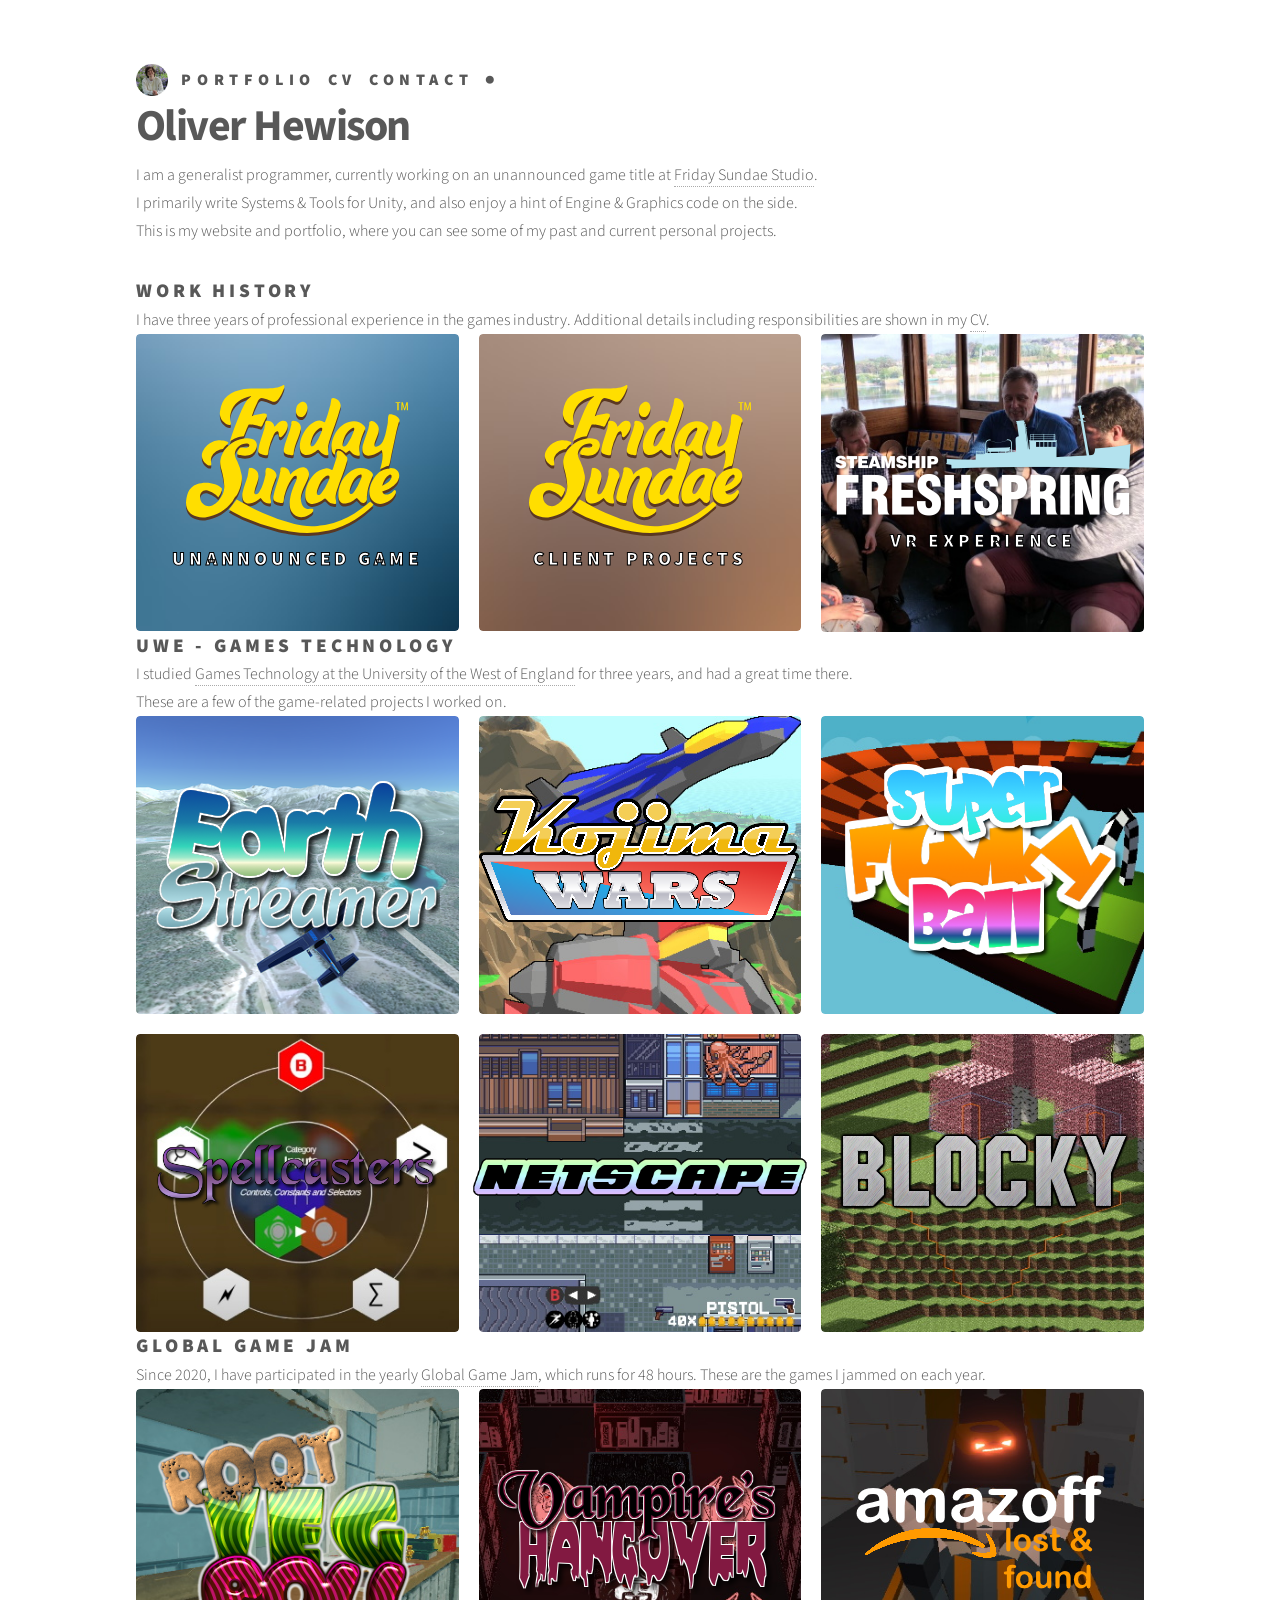
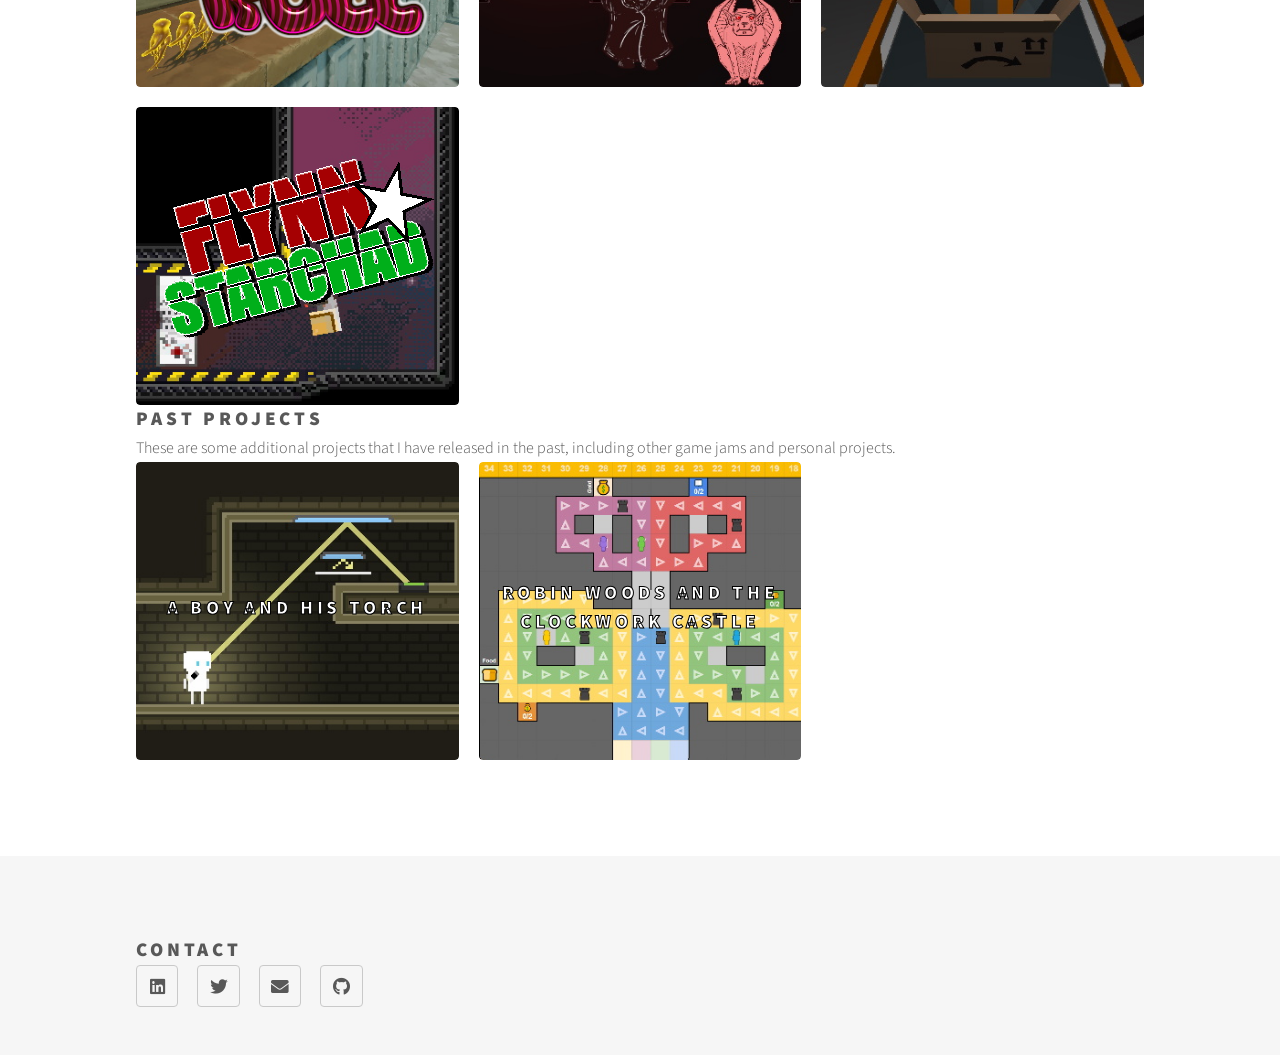
==== index.html @ 11290345 "Added clockwork castle" ====
<!DOCTYPE HTML>
<html>
 <head>
  <title>Oliver Hewison</title>
  <meta charset="utf-8" />
  <meta name="viewport" content="width=device-width, initial-scale=1, user-scalable=no" />
  <link rel="stylesheet" href="assets/css/main.css" />
  <link rel="icon" href="images/favicon.png">
  <noscript><link rel="stylesheet" href="assets/css/noscript.css" /></noscript>
 </head>
 <body class="is-preload">
 
  <!-- Wrapper -->
  <div id="wrapper">
   
   <!-- Header -->
   <header id="header">
	<div class="inner">

	 <!-- Logo -->
	 <a href="index.html" class="logo"><span class="symbol"><img src="images/profile.png" alt="" /></span></a>
   <a href="index.html" class="logo"><span class="title">Portfolio</span>
	 </a>
     &nbsp&nbsp
     <a href="OliverHewison-CV.pdf" class="logo" target="_blank">
      <span class="title">CV</span>
     </a>
     &nbsp&nbsp
     <a href="#contact" class="logo">
      <span class="title">Contact</span>
     </a>
     &nbsp&nbsp
     <a href="#" class="logo" onclick="DarkMode();">
      <span class="title" id="dark-mode">●</span>
     </a>

	</div>
   </header>

   <!-- Main -->
   <div id="main">
    <div class="inner">
     <header>
      <a href="#"><h1>Oliver Hewison</h1></a>
      <p>
        I am a generalist programmer, currently working on an unannounced game title at <a href="https://www.fridaysundae.com/" target="_blank">Friday Sundae Studio</a>.<br>
        I primarily write Systems & Tools for Unity, and also enjoy a hint of Engine & Graphics code on the side.<br>
        This is my website and portfolio, where you can see some of my past and current personal projects.
      </p>
     </header>
     
     <h2>Work History</h2>
     I have three years of professional experience in the games industry. Additional details including responsibilities are shown in my <a href="OliverHewison-CV.pdf">CV</a>.
     <section class="tiles">
      <article>
        <span class="image"><img src="images/pic15.jpg"/></span>
        <a href="https://www.fridaysundae.com/" target="_blank">
        <h2><img src="images/portfolio/friday_sundae.png" alt="Friday Sundae"/><br>Unannounced Game</h2>
        <div class="content">
          <p>Generalist Unity Programmer on a first-person musical decoration game with narrative and cinematic elements.<br><b>Click to view Friday Sundae's website.</b></p>
        </div>
        </a>
      </article>
      <article>
        <span class="image"><img src="images/pic14.jpg"/></span>
        <a href="https://www.fridaysundae.com/" target="_blank">
        <h2><img src="images/portfolio/friday_sundae.png" alt="Friday Sundae"/><br>Client Projects</h2>
        <div class="content">
          <p>Unity Developer on client projects and pitches.<br>Clients include Cartoon Network, the BBC and the British Museum.<br><b>Click to view Friday Sundae's website.</b></p>
        </div>
        </a>
      </article>
      <article>
        <span class="image"><img src="images/portfolio/ss_freshspring.jpg"/></span>
        <a href="https://ssfreshspring.co.uk/a-cracking-start-to-the-season-with-the-easter-bank-holiday-opening/" target="_blank">
        <h2><img src="images/portfolio/ss_freshspring.png" alt="Steamship Freshspring"/><br>VR Experience</h2>
        <div class="content">
          <p>A VR film experience developed for the SS Freshspring Trust and BMT Maritime.<br>Step back in time and learn about life at sea on the Freshspring.<br><b>Click to visit the SS Freshspring website.</b></p>
        </div>
        </a>
      </article>
     </section>
     <h2>UWE - Games Technology</h2>
     I studied <a href="https://courses.uwe.ac.uk/G611/games-technology">Games Technology at the University of the West of England</a> for three years, and had a great time there.<br>These are a few of the game-related projects I worked on.
     <section class="tiles">
    
      <article>
        <span class="image"><img src="images/portfolio/earth_streamer.png" alt="" /></span>
        <a href="https://www.youtube.com/watch?v=BgwN9NRJbtc&t=1s" target="_blank">
        <h2><img src="images/portfolio/earthstreamer_logo.png" alt="Earth Streamer"/></h2>
        <div class="content">
          <p>Dynamically streaming OpenStreetMap and NASA data in real-time for a flight simulator.<br><b>Click to view a demonstration on Youtube.</b></p>
        </div>
        </a>
      </article>
      
      <article>
        <span class="image">
        <img src="images/portfolio/kojimawars.jpg" alt="" />
        </span>
        <a href="https://www.youtube.com/watch?v=UU7p9K4vwEo" target="_blank">
        <h2><img src="images/portfolio/kojimawars_logo.png" alt="Root Veg Roll"/></h2>
        <div class="content">
          <p>A modern reimagining of Herzog Zwei.<br>Made with a team of 40+ in Unity.<br>My roles included bespoke editor tools programming, shader programming, and environment art.<br><b>Click to view the trailer on Youtube.</b></p>
        </div>
        </a>
      </article>
   	
      
      <!-- <article>
       <span class="image">
        <img src="images/portfolio/a_remembering.jpg" alt="" />
       </span>
       <a href="https://www.youtube.com/watch?v=cBxE5kRGfxo" target="_blank">
        <h2>A Remembering</h2>
        <div class="content">
         <p>A short film exploring the fleeting nature of experience.<br><br>UWE - Audio-Visual Studio (year 3)</p>
        </div>
       </a>
      </article> -->
      
      <article>
       <span class="image">
        <img src="images/portfolio/super_funky_ball.jpg" alt="" />
       </span>
       <a href="https://github.com/olihewi/SuperFunkyBall" target="_blank">
        <h2><img src="images/portfolio/superfunkyball_logo.png" alt="Super Funky Ball"/></h2>
        <div class="content">
         <p>A Monkey Ball clone, built in DirectX 11.<br>Features a physics engine, data-driven level loading, and a rendering pipeline.<br><b>Click to view the project on GitHub.</b></p>
        </div>
       </a>
      </article>
	  
	  <article>
   	<span class="image">
   	 <img src="images/portfolio/spellcasters.jpg" alt="" />
   	</span>
   	<a href="https://www.youtube.com/watch?v=74G5-GFo2ik">
        <h2><img src="images/portfolio/spellcasters_logo.png" alt="Spellcasters"/></h2>
   	 <div class="content">
   	  <p>A custom hexagon-based Visual Programming Language, used as a Gameplay Mechanic to teach game programming concepts to non-coders.<br><b>Click to view a demonstration on YouTube.</b></p>
   	 </div>
   	</a>
    </article>
	
      <!-- <article>
       <span class="image">
        <img src="images/portfolio/stork_market.jpg" alt="" />
       </span>
       <a href="https://github.com/olihewi/StorkMarket" target="_blank">
        <h2>Stork Market</h2>
        <div class="content">
         <p>"A god game where you distribute babies to dominate the market"<br>Made in Unity with a 5-person team in 3 weeks.<br><br>UWE - Commercial Games Dev (year 3)</p>
        </div>
       </a>
      </article> -->
      
      
      <!-- <article>
       <span class="image">
        <img src="images/portfolio/stumble_chums.jpg" alt="" />
       </span>
       <a href="https://github.com/BradKing17/StumbleChums" target="_blank">
        <h2>Stumble Chums</h2>
        <div class="content">
         <p>An Atari-style reimagining of the Jump Club minigame from Fall Guys.<br>Made in Unity with a 5-person team in 3 weeks.<br><br>UWE - Commercial Games Dev (year 3)</p>
        </div>
       </a>
      </article> -->
      
      <article>
       <span class="image">
        <img src="images/portfolio/netscape.jpg" alt="" />
       </span>
       <a href="https://github.com/olihewi/NetScape" target="_blank">
        <h2><img src="images/portfolio/netscape_logo.png" alt="NetScape"/></h2>
        <div class="content">
         <p>A 4-player multiplayer top-down arena shooter in OpenGL / C++.<br>My roles included the creation of a data-driven level editor, custom input system, and camera system.<br><b>Click to view the project on GitHub.</b></p>
        </div>
       </a>
      </article>
      
      <!--<article>
       <span class="image">
        <img src="images/portfolio/level_completability.jpg" alt="" />
       </span>
       <a href="https://github.com/olihewi/CompletabilityDetection" target="_blank">
        <h2>Level Completability Detection</h2>
        <div class="content">
         <p>Bespoke Unity Editor tools designed for rapid level prototyping, completability detection, and pathfinding.</p>
        </div>
       </a>
      </article>-->
      
      <!--<article>
       <span class="image">
        <img src="images/portfolio/super_shmup_maker.jpg" alt="" />
       </span>
       <a href="#">
        <h2>Super SHMUP Maker</h2>
        <div class="content">
         <p>A Data-Driven DirectX game engine written in C++, allowing designers to create their own shoot-'em-up games.</p>
        </div>
       </a>
      </article>-->
      
      
      <!--<article>
       <span class="image">
        <img src="images/portfolio/connect_four.gif" alt="" />
       </span>
       <a href="#">
        <h2>Networked Connect Four</h2>
        <div class="content">
         <p>An online multiplayer C++ Connect Four game with online lobbies, custom gamemodes and AI play.</p>
        </div>
       </a>
      </article>-->
      
      <article>
       <span class="image">
        <img src="images/portfolio/blocky.jpg" alt="" />
       </span>
       <a href="https://github.com/olihewi/blocky-unity" target="_blank">
        <h2><img src="images/portfolio/blocky_logo.png" alt="Blocky"/></h2>
        <div class="content">
         <p>A highly data-driven voxel terrain generation framework for Unity and Godot.<br><b>Click to view the project on GitHub.</b></p>
        </div>
       </a>
      </article>
      
       <!-- <article>
       <span class="image">
        <img src="images/portfolio/asgetrek.jpg" alt="" />
       </span>
       <a href="#">
        <h2>ASGETrek</h2>
        <div class="content">
         <p>A C++ remake of EGA Trek.</p>
        </div>
       </a>
      </article> --!>
      
      <!-- <article>
       <span class="image">
        <img src="images/portfolio/upset_birds.jpg" alt="" />
       </span>
       <a href="#">
        <h2>Upset Birds</h2>
        <div class="content">
         <p>A clone of Angry Birds.<br>Made in a proprietary OpenGL-based engine in C++<br><br>UWE - Games in C++ (year 1)</p>
        </div>
       </a>
      </article> -->
   	
     </section>

     <h2>Global Game Jam</h2>
     Since 2020, I have participated in the yearly <a href="https://globalgamejam.org/">Global Game Jam</a>, which runs for 48 hours. These are the games I jammed on each year.
     <section class="tiles">
      <article>
        <span class="image"><img src="images/portfolio/rootvegroll.jpg"/></span>
        <a href="https://olihewi.itch.io/root-veg-roll" target="_blank">
        <h2><img src="images/portfolio/rootvegroll_logo.png" alt="Root Veg Roll"/></h2>
        <div class="content">
          <p>Maniacally roll various root vegetables through a kitchen full of obstacles to escape through the window!<br><b>Click to play in your browser on itch.io!</b></p>
        </div>
        </a>
      </article>
      <article>
        <span class="image"><img src="images/portfolio/vampireshangover.jpg"/></span>
        <a href="https://olihewi.itch.io/vampires-hangover" target="_blank">
        <h2><img src="images/portfolio/vampireshangover_logo.png" alt="Vampire's Hangover"/></h2>
        <div class="content">
          <p>A drunken vampire comes home to all of his hideous pets escaping their cages! Solve puzzles to put them back and get a good day's sleep.<br><b>Click to download on itch.io!</b></p>
        </div>
        </a>
      </article>
      <article>
        <span class="image"><img src="images/portfolio/amazoff.jpg"/></span>
        <a href="https://olihewi.itch.io/amazoff-lost-and-found" target="_blank">
        <h2><img src="images/portfolio/amazoff_logo.png" alt="Amazoff Lost & Found"/></h2>
        <div class="content">
          <p>Welcome to the Amazoff Customer Fulfilment Centre! There's been a shift of management, bodies moving in and out, but that's above your paygrade anyway.<br><b>Click to download on itch.io!</b></p>
        </div>
        </a>
      </article>
      <article>
        <span class="image"><img src="images/portfolio/flynnstarchad.jpg"/></span>
        <a href="https://olihewi.itch.io/flynn-starchad" target="_blank">
        <h2><img src="images/portfolio/flynnstarchad_logo.png" alt="Flynn Starchad"/></h2>
        <div class="content">
          <p>Blast yourself around broken-down spaceships using the recoil of Flynn's Grepair Gun, alternating shots of destruction and repair pellets to fix ships.<br><b>Click to download on itch.io!</b></p>
        </div>
        </a>
      </article>
     </section>
     
     <h2>Past Projects</h2>
     These are some additional projects that I have released in the past, including other game jams and personal projects.
     <section class="tiles">
     <article>
       <span class="image">
        <img src="images/portfolio/a_boy_and_his_torch.jpg" alt="" />
       </span>
       <a href="https://olihewi.itch.io/a-boy-and-his-torch" target="_blank">
        <h2>A Boy and his Torch</h2>
        <div class="content">
         <p>My first released game, made in 4 days with Unity for the Brackeys Game Jam 2018.<br><b>Click to download on itch.io!</b></p>
        </div>
       </a>
      </article>
      <article>
       <span class="image">
        <img src="images/portfolio/robin_woods.jpg" alt="" />
       </span>
       <a href="https://docs.google.com/spreadsheets/d/1GS1ix5ufU46n2ko_Jfjnb_QEzw2Rg_LykmVHmqtVRSs/edit?usp=sharing" target="_blank">
        <h2>Robin Woods and the Clockwork Castle</h2>
        <div class="content">
         <p>A prototype board game made entirely in Google Sheets.<br><b>Click to view the game on Google Sheets.</b></p>
        </div>
       </a>
      </article>
     </section>
    </div>
   </div>

   <!-- Footer -->
   <footer id="footer">
    <div class="inner">
     <section>
      <a name="contact"></a>
   	<h2>Contact</h2>
   	<ul class="icons">
   	 <li><a href="https://www.linkedin.com/in/olihewi/" class="icon brands style2 fa-linkedin" target="_blank"><span class="label">LinkedIn</span></a></li>
   	 <li><a href="https://twitter.com/olihewi" class="icon brands style2 fa-twitter" target="_blank"><span class="label">Twitter</span></a></li>
   	 <li><a href="mailto:hewisonoliver@gmail.com" class="icon solid style2 fa-envelope"><span class="label">Email</span></a></li>
   	 <li><a href="https://github.com/olihewi" class="icon brands style2 fa-github" target="_blank"><span class="label">GitHub</span></a></li>
   	</ul>
     </section>
    </div>
   </footer>

  </div>

  <!-- Scripts -->
  <script src="assets/js/jquery.min.js"></script>
  <script src="assets/js/browser.min.js"></script>
  <script src="assets/js/breakpoints.min.js"></script>
  <script src="assets/js/util.js"></script>
  <script src="assets/js/main.js"></script>
  
 </body>
</html>
---- assets/css/main.css ----
@import url(fontawesome-all.min.css);
@import url("https://fonts.googleapis.com/css?family=Source+Sans+Pro:300,700,900");

/*
	Phantom by HTML5 UP
	html5up.net | @ajlkn
	Free for personal and commercial use under the CCA 3.0 license (html5up.net/license)
*/

html, body, div, span, applet, object,
iframe, h1, h2, h3, h4, h5, h6, p, blockquote,
pre, a, abbr, acronym, address, big, cite,
code, del, dfn, em, img, ins, kbd, q, s, samp,
small, strike, strong, sub, sup, tt, var, b,
u, i, center, dl, dt, dd, ol, ul, li, fieldset,
form, label, legend, table, caption, tbody,
tfoot, thead, tr, th, td, article, aside,
canvas, details, embed, figure, figcaption,
footer, header, hgroup, menu, nav, output, ruby,
section, summary, time, mark, audio, video {
	margin: 0;
	padding: 0;
	border: 0;
	font-size: 100%;
	font: inherit;
	vertical-align: baseline;}

article, aside, details, figcaption, figure,
footer, header, hgroup, menu, nav, section {
	display: block;}

body {
	line-height: 1;
}

ol, ul {
	list-style: none;
}

blockquote, q {
	quotes: none;
}

	blockquote:before, blockquote:after, q:before, q:after {
		content: '';
		content: none;
	}

table {
	border-collapse: collapse;
	border-spacing: 0;
}

body {
	-webkit-text-size-adjust: none;
}

mark {
	background-color: transparent;
	color: inherit;
}

input::-moz-focus-inner {
	border: 0;
	padding: 0;
}

input, select, textarea {
	-moz-appearance: none;
	-webkit-appearance: none;
	-ms-appearance: none;
	appearance: none;
}

/* Basic */

	@-ms-viewport {
		width: device-width;
	}

	body {
		-ms-overflow-style: scrollbar;
	}

	@media screen and (max-width: 480px) {

		html, body {
			min-width: 320px;
		}

	}

	html {
		box-sizing: border-box;
	}

	*, *:before, *:after {
		box-sizing: inherit;
	}

	body {
		background: #ffffff;
	}

		body.is-preload *, body.is-preload *:before, body.is-preload *:after {
			-moz-animation: none !important;
			-webkit-animation: none !important;
			-ms-animation: none !important;
			animation: none !important;
			-moz-transition: none !important;
			-webkit-transition: none !important;
			-ms-transition: none !important;
			transition: none !important;
		}

/* Type */

	body, input, select, textarea {
		color: #585858;
		font-family: "Source Sans Pro", Helvetica, sans-serif;
		font-size: 16pt;
		font-weight: 300;
		line-height: 1.75;
	}

		@media screen and (max-width: 1680px) {

			body, input, select, textarea {
				font-size: 14pt;
			}

		}

		@media screen and (max-width: 1280px) {

			body, input, select, textarea {
				font-size: 12pt;
			}

		}

	a {
		-moz-transition: border-bottom-color 0.2s ease, color 0.2s ease;
		-webkit-transition: border-bottom-color 0.2s ease, color 0.2s ease;
		-ms-transition: border-bottom-color 0.2s ease, color 0.2s ease;
		transition: border-bottom-color 0.2s ease, color 0.2s ease;
		text-decoration: none;
		color: #585858;
		border-bottom: dotted 1px rgba(88, 88, 88, 0.5);
	}

		a:hover {
			border-bottom-color: transparent;
			color: #ffea00 !important;
		}

	strong, b {
		font-weight: 900;
	}

	em, i {
		font-style: italic;
	}

	p {
		margin: 0 0 2em 0;
	}

	h1 {
		font-size: 2.75em;
		font-weight: 700;
		line-height: 1.3;
		margin: 0 0 0.5em 0;
		letter-spacing: -0.035em;
	}

		h1 a {
			color: inherit;
		}

		@media screen and (max-width: 736px) {

			h1 {
				font-size: 2em;
				margin: 0 0 1em 0;
			}

		}

		@media screen and (max-width: 360px) {

			h1 {
				font-size: 1.75em;
			}

		}

	h2, h3, h4, h5, h6 {
		font-weight: 900;
		line-height: 1.5;
		margin: 0 0 0 0;
		text-transform: uppercase;
		letter-spacing: 0.2em;
	}

		h2 a, h3 a, h4 a, h5 a, h6 a {
			color: inherit;
		}

	h2 {
		font-size: 1.2em;
	}
  .tiles h2 {
	  transition: 1.0s ease;
    -webkit-text-stroke: 1px black;
  }

	h3 {
		font-size: 1em;
	}

	h4 {
		font-size: 0.8em;
	}

	h5 {
		font-size: 0.8em;
	}

	h6 {
		font-size: 0.8em;
	}

	@media screen and (max-width: 980px) {

		h1 br, h2 br, h3 br, h4 br, h5 br, h6 br {
			display: none;
		}

	}

	@media screen and (max-width: 736px) {

		h2 {
			font-size: 1em;
		}

		h3 {
			font-size: 0.8em;
		}

	}

	sub {
		font-size: 0.8em;
		position: relative;
		top: 0.5em;
	}

	sup {
		font-size: 0.8em;
		position: relative;
		top: -0.5em;
	}

	blockquote {
		border-left: solid 4px #c9c9c9;
		font-style: italic;
		margin: 0 0 2em 0;
		padding: 0.5em 0 0.5em 2em;
	}

	code {
		background: rgba(144, 144, 144, 0.075);
		border-radius: 4px;
		border: solid 1px #c9c9c9;
		font-family: "Courier New", monospace;
		font-size: 0.9em;
		margin: 0 0.25em;
		padding: 0.25em 0.65em;
	}

	pre {
		-webkit-overflow-scrolling: touch;
		font-family: "Courier New", monospace;
		font-size: 0.9em;
		margin: 0 0 2em 0;
	}

		pre code {
			display: block;
			line-height: 1.75;
			padding: 1em 1.5em;
			overflow-x: auto;
		}

	hr {
		border: 0;
		border-bottom: solid 1px #c9c9c9;
		margin: 2em 0;
	}

		hr.major {
			margin: 3em 0;
		}

	.align-left {
		text-align: left;
	}

	.align-center {
		text-align: center;
	}

	.align-right {
		text-align: right;
	}

/* Row */

	.row {
		display: flex;
		flex-wrap: wrap;
		box-sizing: border-box;
		align-items: stretch;
	}

		.row > * {
			box-sizing: border-box;
		}

		.row.gtr-uniform > * > :last-child {
			margin-bottom: 0;
		}

		.row.aln-left {
			justify-content: flex-start;
		}

		.row.aln-center {
			justify-content: center;
		}

		.row.aln-right {
			justify-content: flex-end;
		}

		.row.aln-top {
			align-items: flex-start;
		}

		.row.aln-middle {
			align-items: center;
		}

		.row.aln-bottom {
			align-items: flex-end;
		}

		.row > .imp {
			order: -1;
		}

		.row > .col-1 {
			width: 8.33333%;
		}

		.row > .off-1 {
			margin-left: 8.33333%;
		}

		.row > .col-2 {
			width: 16.66667%;
		}

		.row > .off-2 {
			margin-left: 16.66667%;
		}

		.row > .col-3 {
			width: 25%;
		}

		.row > .off-3 {
			margin-left: 25%;
		}

		.row > .col-4 {
			width: 33.33333%;
		}

		.row > .off-4 {
			margin-left: 33.33333%;
		}

		.row > .col-5 {
			width: 41.66667%;
		}

		.row > .off-5 {
			margin-left: 41.66667%;
		}

		.row > .col-6 {
			width: 50%;
		}

		.row > .off-6 {
			margin-left: 50%;
		}

		.row > .col-7 {
			width: 58.33333%;
		}

		.row > .off-7 {
			margin-left: 58.33333%;
		}

		.row > .col-8 {
			width: 66.66667%;
		}

		.row > .off-8 {
			margin-left: 66.66667%;
		}

		.row > .col-9 {
			width: 75%;
		}

		.row > .off-9 {
			margin-left: 75%;
		}

		.row > .col-10 {
			width: 83.33333%;
		}

		.row > .off-10 {
			margin-left: 83.33333%;
		}

		.row > .col-11 {
			width: 91.66667%;
		}

		.row > .off-11 {
			margin-left: 91.66667%;
		}

		.row > .col-12 {
			width: 100%;
		}

		.row > .off-12 {
			margin-left: 100%;
		}

		.row.gtr-0 {
			margin-top: 0;
			margin-left: 0em;
		}

			.row.gtr-0 > * {
				padding: 0 0 0 0em;
			}

			.row.gtr-0.gtr-uniform {
				margin-top: 0em;
			}

				.row.gtr-0.gtr-uniform > * {
					padding-top: 0em;
				}

		.row.gtr-25 {
			margin-top: 0;
			margin-left: -0.5em;
		}

			.row.gtr-25 > * {
				padding: 0 0 0 0.5em;
			}

			.row.gtr-25.gtr-uniform {
				margin-top: -0.5em;
			}

				.row.gtr-25.gtr-uniform > * {
					padding-top: 0.5em;
				}

		.row.gtr-50 {
			margin-top: 0;
			margin-left: -1em;
		}

			.row.gtr-50 > * {
				padding: 0 0 0 1em;
			}

			.row.gtr-50.gtr-uniform {
				margin-top: -1em;
			}

				.row.gtr-50.gtr-uniform > * {
					padding-top: 1em;
				}

		.row {
			margin-top: 0;
			margin-left: -2em;
		}

			.row > * {
				padding: 0 0 0 2em;
			}

			.row.gtr-uniform {
				margin-top: -2em;
			}

				.row.gtr-uniform > * {
					padding-top: 2em;
				}

		.row.gtr-150 {
			margin-top: 0;
			margin-left: -3em;
		}

			.row.gtr-150 > * {
				padding: 0 0 0 3em;
			}

			.row.gtr-150.gtr-uniform {
				margin-top: -3em;
			}

				.row.gtr-150.gtr-uniform > * {
					padding-top: 3em;
				}

		.row.gtr-200 {
			margin-top: 0;
			margin-left: -4em;
		}

			.row.gtr-200 > * {
				padding: 0 0 0 4em;
			}

			.row.gtr-200.gtr-uniform {
				margin-top: -4em;
			}

				.row.gtr-200.gtr-uniform > * {
					padding-top: 4em;
				}

		@media screen and (max-width: 1680px) {

			.row {
				display: flex;
				flex-wrap: wrap;
				box-sizing: border-box;
				align-items: stretch;
			}

				.row > * {
					box-sizing: border-box;
				}

				.row.gtr-uniform > * > :last-child {
					margin-bottom: 0;
				}

				.row.aln-left {
					justify-content: flex-start;
				}

				.row.aln-center {
					justify-content: center;
				}

				.row.aln-right {
					justify-content: flex-end;
				}

				.row.aln-top {
					align-items: flex-start;
				}

				.row.aln-middle {
					align-items: center;
				}

				.row.aln-bottom {
					align-items: flex-end;
				}

				.row > .imp-xlarge {
					order: -1;
				}

				.row > .col-1-xlarge {
					width: 8.33333%;
				}

				.row > .off-1-xlarge {
					margin-left: 8.33333%;
				}

				.row > .col-2-xlarge {
					width: 16.66667%;
				}

				.row > .off-2-xlarge {
					margin-left: 16.66667%;
				}

				.row > .col-3-xlarge {
					width: 25%;
				}

				.row > .off-3-xlarge {
					margin-left: 25%;
				}

				.row > .col-4-xlarge {
					width: 33.33333%;
				}

				.row > .off-4-xlarge {
					margin-left: 33.33333%;
				}

				.row > .col-5-xlarge {
					width: 41.66667%;
				}

				.row > .off-5-xlarge {
					margin-left: 41.66667%;
				}

				.row > .col-6-xlarge {
					width: 50%;
				}

				.row > .off-6-xlarge {
					margin-left: 50%;
				}

				.row > .col-7-xlarge {
					width: 58.33333%;
				}

				.row > .off-7-xlarge {
					margin-left: 58.33333%;
				}

				.row > .col-8-xlarge {
					width: 66.66667%;
				}

				.row > .off-8-xlarge {
					margin-left: 66.66667%;
				}

				.row > .col-9-xlarge {
					width: 75%;
				}

				.row > .off-9-xlarge {
					margin-left: 75%;
				}

				.row > .col-10-xlarge {
					width: 83.33333%;
				}

				.row > .off-10-xlarge {
					margin-left: 83.33333%;
				}

				.row > .col-11-xlarge {
					width: 91.66667%;
				}

				.row > .off-11-xlarge {
					margin-left: 91.66667%;
				}

				.row > .col-12-xlarge {
					width: 100%;
				}

				.row > .off-12-xlarge {
					margin-left: 100%;
				}

				.row.gtr-0 {
					margin-top: 0;
					margin-left: 0em;
				}

					.row.gtr-0 > * {
						padding: 0 0 0 0em;
					}

					.row.gtr-0.gtr-uniform {
						margin-top: 0em;
					}

						.row.gtr-0.gtr-uniform > * {
							padding-top: 0em;
						}

				.row.gtr-25 {
					margin-top: 0;
					margin-left: -0.5em;
				}

					.row.gtr-25 > * {
						padding: 0 0 0 0.5em;
					}

					.row.gtr-25.gtr-uniform {
						margin-top: -0.5em;
					}

						.row.gtr-25.gtr-uniform > * {
							padding-top: 0.5em;
						}

				.row.gtr-50 {
					margin-top: 0;
					margin-left: -1em;
				}

					.row.gtr-50 > * {
						padding: 0 0 0 1em;
					}

					.row.gtr-50.gtr-uniform {
						margin-top: -1em;
					}

						.row.gtr-50.gtr-uniform > * {
							padding-top: 1em;
						}

				.row {
					margin-top: 0;
					margin-left: -2em;
				}

					.row > * {
						padding: 0 0 0 2em;
					}

					.row.gtr-uniform {
						margin-top: -2em;
					}

						.row.gtr-uniform > * {
							padding-top: 2em;
						}

				.row.gtr-150 {
					margin-top: 0;
					margin-left: -3em;
				}

					.row.gtr-150 > * {
						padding: 0 0 0 3em;
					}

					.row.gtr-150.gtr-uniform {
						margin-top: -3em;
					}

						.row.gtr-150.gtr-uniform > * {
							padding-top: 3em;
						}

				.row.gtr-200 {
					margin-top: 0;
					margin-left: -4em;
				}

					.row.gtr-200 > * {
						padding: 0 0 0 4em;
					}

					.row.gtr-200.gtr-uniform {
						margin-top: -4em;
					}

						.row.gtr-200.gtr-uniform > * {
							padding-top: 4em;
						}

		}

		@media screen and (max-width: 1280px) {

			.row {
				display: flex;
				flex-wrap: wrap;
				box-sizing: border-box;
				align-items: stretch;
			}

				.row > * {
					box-sizing: border-box;
				}

				.row.gtr-uniform > * > :last-child {
					margin-bottom: 0;
				}

				.row.aln-left {
					justify-content: flex-start;
				}

				.row.aln-center {
					justify-content: center;
				}

				.row.aln-right {
					justify-content: flex-end;
				}

				.row.aln-top {
					align-items: flex-start;
				}

				.row.aln-middle {
					align-items: center;
				}

				.row.aln-bottom {
					align-items: flex-end;
				}

				.row > .imp-large {
					order: -1;
				}

				.row > .col-1-large {
					width: 8.33333%;
				}

				.row > .off-1-large {
					margin-left: 8.33333%;
				}

				.row > .col-2-large {
					width: 16.66667%;
				}

				.row > .off-2-large {
					margin-left: 16.66667%;
				}

				.row > .col-3-large {
					width: 25%;
				}

				.row > .off-3-large {
					margin-left: 25%;
				}

				.row > .col-4-large {
					width: 33.33333%;
				}

				.row > .off-4-large {
					margin-left: 33.33333%;
				}

				.row > .col-5-large {
					width: 41.66667%;
				}

				.row > .off-5-large {
					margin-left: 41.66667%;
				}

				.row > .col-6-large {
					width: 50%;
				}

				.row > .off-6-large {
					margin-left: 50%;
				}

				.row > .col-7-large {
					width: 58.33333%;
				}

				.row > .off-7-large {
					margin-left: 58.33333%;
				}

				.row > .col-8-large {
					width: 66.66667%;
				}

				.row > .off-8-large {
					margin-left: 66.66667%;
				}

				.row > .col-9-large {
					width: 75%;
				}

				.row > .off-9-large {
					margin-left: 75%;
				}

				.row > .col-10-large {
					width: 83.33333%;
				}

				.row > .off-10-large {
					margin-left: 83.33333%;
				}

				.row > .col-11-large {
					width: 91.66667%;
				}

				.row > .off-11-large {
					margin-left: 91.66667%;
				}

				.row > .col-12-large {
					width: 100%;
				}

				.row > .off-12-large {
					margin-left: 100%;
				}

				.row.gtr-0 {
					margin-top: 0;
					margin-left: 0em;
				}

					.row.gtr-0 > * {
						padding: 0 0 0 0em;
					}

					.row.gtr-0.gtr-uniform {
						margin-top: 0em;
					}

						.row.gtr-0.gtr-uniform > * {
							padding-top: 0em;
						}

				.row.gtr-25 {
					margin-top: 0;
					margin-left: -0.5em;
				}

					.row.gtr-25 > * {
						padding: 0 0 0 0.5em;
					}

					.row.gtr-25.gtr-uniform {
						margin-top: -0.5em;
					}

						.row.gtr-25.gtr-uniform > * {
							padding-top: 0.5em;
						}

				.row.gtr-50 {
					margin-top: 0;
					margin-left: -1em;
				}

					.row.gtr-50 > * {
						padding: 0 0 0 1em;
					}

					.row.gtr-50.gtr-uniform {
						margin-top: -1em;
					}

						.row.gtr-50.gtr-uniform > * {
							padding-top: 1em;
						}

				.row {
					margin-top: 0;
					margin-left: -2em;
				}

					.row > * {
						padding: 0 0 0 2em;
					}

					.row.gtr-uniform {
						margin-top: -2em;
					}

						.row.gtr-uniform > * {
							padding-top: 2em;
						}

				.row.gtr-150 {
					margin-top: 0;
					margin-left: -3em;
				}

					.row.gtr-150 > * {
						padding: 0 0 0 3em;
					}

					.row.gtr-150.gtr-uniform {
						margin-top: -3em;
					}

						.row.gtr-150.gtr-uniform > * {
							padding-top: 3em;
						}

				.row.gtr-200 {
					margin-top: 0;
					margin-left: -4em;
				}

					.row.gtr-200 > * {
						padding: 0 0 0 4em;
					}

					.row.gtr-200.gtr-uniform {
						margin-top: -4em;
					}

						.row.gtr-200.gtr-uniform > * {
							padding-top: 4em;
						}

		}

		@media screen and (max-width: 980px) {

			.row {
				display: flex;
				flex-wrap: wrap;
				box-sizing: border-box;
				align-items: stretch;
			}

				.row > * {
					box-sizing: border-box;
				}

				.row.gtr-uniform > * > :last-child {
					margin-bottom: 0;
				}

				.row.aln-left {
					justify-content: flex-start;
				}

				.row.aln-center {
					justify-content: center;
				}

				.row.aln-right {
					justify-content: flex-end;
				}

				.row.aln-top {
					align-items: flex-start;
				}

				.row.aln-middle {
					align-items: center;
				}

				.row.aln-bottom {
					align-items: flex-end;
				}

				.row > .imp-medium {
					order: -1;
				}

				.row > .col-1-medium {
					width: 8.33333%;
				}

				.row > .off-1-medium {
					margin-left: 8.33333%;
				}

				.row > .col-2-medium {
					width: 16.66667%;
				}

				.row > .off-2-medium {
					margin-left: 16.66667%;
				}

				.row > .col-3-medium {
					width: 25%;
				}

				.row > .off-3-medium {
					margin-left: 25%;
				}

				.row > .col-4-medium {
					width: 33.33333%;
				}

				.row > .off-4-medium {
					margin-left: 33.33333%;
				}

				.row > .col-5-medium {
					width: 41.66667%;
				}

				.row > .off-5-medium {
					margin-left: 41.66667%;
				}

				.row > .col-6-medium {
					width: 50%;
				}

				.row > .off-6-medium {
					margin-left: 50%;
				}

				.row > .col-7-medium {
					width: 58.33333%;
				}

				.row > .off-7-medium {
					margin-left: 58.33333%;
				}

				.row > .col-8-medium {
					width: 66.66667%;
				}

				.row > .off-8-medium {
					margin-left: 66.66667%;
				}

				.row > .col-9-medium {
					width: 75%;
				}

				.row > .off-9-medium {
					margin-left: 75%;
				}

				.row > .col-10-medium {
					width: 83.33333%;
				}

				.row > .off-10-medium {
					margin-left: 83.33333%;
				}

				.row > .col-11-medium {
					width: 91.66667%;
				}

				.row > .off-11-medium {
					margin-left: 91.66667%;
				}

				.row > .col-12-medium {
					width: 100%;
				}

				.row > .off-12-medium {
					margin-left: 100%;
				}

				.row.gtr-0 {
					margin-top: 0;
					margin-left: 0em;
				}

					.row.gtr-0 > * {
						padding: 0 0 0 0em;
					}

					.row.gtr-0.gtr-uniform {
						margin-top: 0em;
					}

						.row.gtr-0.gtr-uniform > * {
							padding-top: 0em;
						}

				.row.gtr-25 {
					margin-top: 0;
					margin-left: -0.375em;
				}

					.row.gtr-25 > * {
						padding: 0 0 0 0.375em;
					}

					.row.gtr-25.gtr-uniform {
						margin-top: -0.375em;
					}

						.row.gtr-25.gtr-uniform > * {
							padding-top: 0.375em;
						}

				.row.gtr-50 {
					margin-top: 0;
					margin-left: -0.75em;
				}

					.row.gtr-50 > * {
						padding: 0 0 0 0.75em;
					}

					.row.gtr-50.gtr-uniform {
						margin-top: -0.75em;
					}

						.row.gtr-50.gtr-uniform > * {
							padding-top: 0.75em;
						}

				.row {
					margin-top: 0;
					margin-left: -1.5em;
				}

					.row > * {
						padding: 0 0 0 1.5em;
					}

					.row.gtr-uniform {
						margin-top: -1.5em;
					}

						.row.gtr-uniform > * {
							padding-top: 1.5em;
						}

				.row.gtr-150 {
					margin-top: 0;
					margin-left: -2.25em;
				}

					.row.gtr-150 > * {
						padding: 0 0 0 2.25em;
					}

					.row.gtr-150.gtr-uniform {
						margin-top: -2.25em;
					}

						.row.gtr-150.gtr-uniform > * {
							padding-top: 2.25em;
						}

				.row.gtr-200 {
					margin-top: 0;
					margin-left: -3em;
				}

					.row.gtr-200 > * {
						padding: 0 0 0 3em;
					}

					.row.gtr-200.gtr-uniform {
						margin-top: -3em;
					}

						.row.gtr-200.gtr-uniform > * {
							padding-top: 3em;
						}

		}

		@media screen and (max-width: 736px) {

			.row {
				display: flex;
				flex-wrap: wrap;
				box-sizing: border-box;
				align-items: stretch;
			}

				.row > * {
					box-sizing: border-box;
				}

				.row.gtr-uniform > * > :last-child {
					margin-bottom: 0;
				}

				.row.aln-left {
					justify-content: flex-start;
				}

				.row.aln-center {
					justify-content: center;
				}

				.row.aln-right {
					justify-content: flex-end;
				}

				.row.aln-top {
					align-items: flex-start;
				}

				.row.aln-middle {
					align-items: center;
				}

				.row.aln-bottom {
					align-items: flex-end;
				}

				.row > .imp-small {
					order: -1;
				}

				.row > .col-1-small {
					width: 8.33333%;
				}

				.row > .off-1-small {
					margin-left: 8.33333%;
				}

				.row > .col-2-small {
					width: 16.66667%;
				}

				.row > .off-2-small {
					margin-left: 16.66667%;
				}

				.row > .col-3-small {
					width: 25%;
				}

				.row > .off-3-small {
					margin-left: 25%;
				}

				.row > .col-4-small {
					width: 33.33333%;
				}

				.row > .off-4-small {
					margin-left: 33.33333%;
				}

				.row > .col-5-small {
					width: 41.66667%;
				}

				.row > .off-5-small {
					margin-left: 41.66667%;
				}

				.row > .col-6-small {
					width: 50%;
				}

				.row > .off-6-small {
					margin-left: 50%;
				}

				.row > .col-7-small {
					width: 58.33333%;
				}

				.row > .off-7-small {
					margin-left: 58.33333%;
				}

				.row > .col-8-small {
					width: 66.66667%;
				}

				.row > .off-8-small {
					margin-left: 66.66667%;
				}

				.row > .col-9-small {
					width: 75%;
				}

				.row > .off-9-small {
					margin-left: 75%;
				}

				.row > .col-10-small {
					width: 83.33333%;
				}

				.row > .off-10-small {
					margin-left: 83.33333%;
				}

				.row > .col-11-small {
					width: 91.66667%;
				}

				.row > .off-11-small {
					margin-left: 91.66667%;
				}

				.row > .col-12-small {
					width: 100%;
				}

				.row > .off-12-small {
					margin-left: 100%;
				}

				.row.gtr-0 {
					margin-top: 0;
					margin-left: 0em;
				}

					.row.gtr-0 > * {
						padding: 0 0 0 0em;
					}

					.row.gtr-0.gtr-uniform {
						margin-top: 0em;
					}

						.row.gtr-0.gtr-uniform > * {
							padding-top: 0em;
						}

				.row.gtr-25 {
					margin-top: 0;
					margin-left: -0.25em;
				}

					.row.gtr-25 > * {
						padding: 0 0 0 0.25em;
					}

					.row.gtr-25.gtr-uniform {
						margin-top: -0.25em;
					}

						.row.gtr-25.gtr-uniform > * {
							padding-top: 0.25em;
						}

				.row.gtr-50 {
					margin-top: 0;
					margin-left: -0.5em;
				}

					.row.gtr-50 > * {
						padding: 0 0 0 0.5em;
					}

					.row.gtr-50.gtr-uniform {
						margin-top: -0.5em;
					}

						.row.gtr-50.gtr-uniform > * {
							padding-top: 0.5em;
						}

				.row {
					margin-top: 0;
					margin-left: -1em;
				}

					.row > * {
						padding: 0 0 0 1em;
					}

					.row.gtr-uniform {
						margin-top: -1em;
					}

						.row.gtr-uniform > * {
							padding-top: 1em;
						}

				.row.gtr-150 {
					margin-top: 0;
					margin-left: -1.5em;
				}

					.row.gtr-150 > * {
						padding: 0 0 0 1.5em;
					}

					.row.gtr-150.gtr-uniform {
						margin-top: -1.5em;
					}

						.row.gtr-150.gtr-uniform > * {
							padding-top: 1.5em;
						}

				.row.gtr-200 {
					margin-top: 0;
					margin-left: -2em;
				}

					.row.gtr-200 > * {
						padding: 0 0 0 2em;
					}

					.row.gtr-200.gtr-uniform {
						margin-top: -2em;
					}

						.row.gtr-200.gtr-uniform > * {
							padding-top: 2em;
						}

		}

		@media screen and (max-width: 480px) {

			.row {
				display: flex;
				flex-wrap: wrap;
				box-sizing: border-box;
				align-items: stretch;
			}

				.row > * {
					box-sizing: border-box;
				}

				.row.gtr-uniform > * > :last-child {
					margin-bottom: 0;
				}

				.row.aln-left {
					justify-content: flex-start;
				}

				.row.aln-center {
					justify-content: center;
				}

				.row.aln-right {
					justify-content: flex-end;
				}

				.row.aln-top {
					align-items: flex-start;
				}

				.row.aln-middle {
					align-items: center;
				}

				.row.aln-bottom {
					align-items: flex-end;
				}

				.row > .imp-xsmall {
					order: -1;
				}

				.row > .col-1-xsmall {
					width: 8.33333%;
				}

				.row > .off-1-xsmall {
					margin-left: 8.33333%;
				}

				.row > .col-2-xsmall {
					width: 16.66667%;
				}

				.row > .off-2-xsmall {
					margin-left: 16.66667%;
				}

				.row > .col-3-xsmall {
					width: 25%;
				}

				.row > .off-3-xsmall {
					margin-left: 25%;
				}

				.row > .col-4-xsmall {
					width: 33.33333%;
				}

				.row > .off-4-xsmall {
					margin-left: 33.33333%;
				}

				.row > .col-5-xsmall {
					width: 41.66667%;
				}

				.row > .off-5-xsmall {
					margin-left: 41.66667%;
				}

				.row > .col-6-xsmall {
					width: 50%;
				}

				.row > .off-6-xsmall {
					margin-left: 50%;
				}

				.row > .col-7-xsmall {
					width: 58.33333%;
				}

				.row > .off-7-xsmall {
					margin-left: 58.33333%;
				}

				.row > .col-8-xsmall {
					width: 66.66667%;
				}

				.row > .off-8-xsmall {
					margin-left: 66.66667%;
				}

				.row > .col-9-xsmall {
					width: 75%;
				}

				.row > .off-9-xsmall {
					margin-left: 75%;
				}

				.row > .col-10-xsmall {
					width: 83.33333%;
				}

				.row > .off-10-xsmall {
					margin-left: 83.33333%;
				}

				.row > .col-11-xsmall {
					width: 91.66667%;
				}

				.row > .off-11-xsmall {
					margin-left: 91.66667%;
				}

				.row > .col-12-xsmall {
					width: 100%;
				}

				.row > .off-12-xsmall {
					margin-left: 100%;
				}

				.row.gtr-0 {
					margin-top: 0;
					margin-left: 0em;
				}

					.row.gtr-0 > * {
						padding: 0 0 0 0em;
					}

					.row.gtr-0.gtr-uniform {
						margin-top: 0em;
					}

						.row.gtr-0.gtr-uniform > * {
							padding-top: 0em;
						}

				.row.gtr-25 {
					margin-top: 0;
					margin-left: -0.25em;
				}

					.row.gtr-25 > * {
						padding: 0 0 0 0.25em;
					}

					.row.gtr-25.gtr-uniform {
						margin-top: -0.25em;
					}

						.row.gtr-25.gtr-uniform > * {
							padding-top: 0.25em;
						}

				.row.gtr-50 {
					margin-top: 0;
					margin-left: -0.5em;
				}

					.row.gtr-50 > * {
						padding: 0 0 0 0.5em;
					}

					.row.gtr-50.gtr-uniform {
						margin-top: -0.5em;
					}

						.row.gtr-50.gtr-uniform > * {
							padding-top: 0.5em;
						}

				.row {
					margin-top: 0;
					margin-left: -1em;
				}

					.row > * {
						padding: 0 0 0 1em;
					}

					.row.gtr-uniform {
						margin-top: -1em;
					}

						.row.gtr-uniform > * {
							padding-top: 1em;
						}

				.row.gtr-150 {
					margin-top: 0;
					margin-left: -1.5em;
				}

					.row.gtr-150 > * {
						padding: 0 0 0 1.5em;
					}

					.row.gtr-150.gtr-uniform {
						margin-top: -1.5em;
					}

						.row.gtr-150.gtr-uniform > * {
							padding-top: 1.5em;
						}

				.row.gtr-200 {
					margin-top: 0;
					margin-left: -2em;
				}

					.row.gtr-200 > * {
						padding: 0 0 0 2em;
					}

					.row.gtr-200.gtr-uniform {
						margin-top: -2em;
					}

						.row.gtr-200.gtr-uniform > * {
							padding-top: 2em;
						}

		}

/* Section/Article */

	section.special, article.special {
		text-align: center;
	}

	header p {
		margin-top: -1em;
	}

	@media screen and (max-width: 736px) {

		header p {
			margin-top: 0;
		}

	}

/* Icon */

	.icon {
		text-decoration: none;
		border-bottom: none;
		position: relative;
	}

		.icon:before {
			-moz-osx-font-smoothing: grayscale;
			-webkit-font-smoothing: antialiased;
			display: inline-block;
			font-style: normal;
			font-variant: normal;
			text-rendering: auto;
			line-height: 1;
			text-transform: none !important;
			font-family: 'Font Awesome 5 Free';
			font-weight: 400;
		}

		.icon > .label {
			display: none;
		}

		.icon:before {
			line-height: inherit;
		}

		.icon.solid:before {
			font-weight: 900;
		}

		.icon.brands:before {
			font-family: 'Font Awesome 5 Brands';
		}

		.icon.style2 {
			-moz-transition: background-color 0.2s ease-in-out, color 0.2s ease-in-out, border-color 0.2s ease-in-out;
			-webkit-transition: background-color 0.2s ease-in-out, color 0.2s ease-in-out, border-color 0.2s ease-in-out;
			-ms-transition: background-color 0.2s ease-in-out, color 0.2s ease-in-out, border-color 0.2s ease-in-out;
			transition: background-color 0.2s ease-in-out, color 0.2s ease-in-out, border-color 0.2s ease-in-out;
			background-color: transparent;
			border: solid 1px #c9c9c9;
			border-radius: 4px;
			width: 2.65em;
			height: 2.65em;
			display: inline-block;
			text-align: center;
			line-height: 2.65em;
			color: inherit;
		}

			.icon.style2:before {
				font-size: 1.1em;
			}

			.icon.style2:hover {
				color: #ffea00;
				border-color: #ffea00;
			}

			.icon.style2:active {
				background-color: rgba(242, 132, 158, 0.1);
			}

/* List */

	ol {
		list-style: decimal;
		margin: 0 0 2em 0;
		padding-left: 1.25em;
	}

		ol li {
			padding-left: 0.25em;
		}

	ul {
		list-style: disc;
		margin: 0 0 2em 0;
		padding-left: 1em;
	}

		ul li {
			padding-left: 0.5em;
		}

		ul.alt {
			list-style: none;
			padding-left: 0;
		}

			ul.alt li {
				border-top: solid 1px #c9c9c9;
				padding: 0.5em 0;
			}

				ul.alt li:first-child {
					border-top: 0;
					padding-top: 0;
				}

	dl {
		margin: 0 0 2em 0;
	}

		dl dt {
			display: block;
			font-weight: 900;
			margin: 0 0 1em 0;
		}

		dl dd {
			margin-left: 2em;
		}

/* Actions */

	ul.actions {
		display: -moz-flex;
		display: -webkit-flex;
		display: -ms-flex;
		display: flex;
		cursor: default;
		list-style: none;
		margin-left: -1em;
		padding-left: 0;
	}

		ul.actions li {
			padding: 0 0 0 1em;
			vertical-align: middle;
		}

		ul.actions.special {
			-moz-justify-content: center;
			-webkit-justify-content: center;
			-ms-justify-content: center;
			justify-content: center;
			width: 100%;
			margin-left: 0;
		}

			ul.actions.special li:first-child {
				padding-left: 0;
			}

		ul.actions.stacked {
			-moz-flex-direction: column;
			-webkit-flex-direction: column;
			-ms-flex-direction: column;
			flex-direction: column;
			margin-left: 0;
		}

			ul.actions.stacked li {
				padding: 1.3em 0 0 0;
			}

				ul.actions.stacked li:first-child {
					padding-top: 0;
				}

		ul.actions.fit {
			width: calc(100% + 1em);
		}

			ul.actions.fit li {
				-moz-flex-grow: 1;
				-webkit-flex-grow: 1;
				-ms-flex-grow: 1;
				flex-grow: 1;
				-moz-flex-shrink: 1;
				-webkit-flex-shrink: 1;
				-ms-flex-shrink: 1;
				flex-shrink: 1;
				width: 100%;
			}

				ul.actions.fit li > * {
					width: 100%;
				}

			ul.actions.fit.stacked {
				width: 100%;
			}

		@media screen and (max-width: 480px) {

			ul.actions:not(.fixed) {
				-moz-flex-direction: column;
				-webkit-flex-direction: column;
				-ms-flex-direction: column;
				flex-direction: column;
				margin-left: 0;
				width: 100% !important;
			}

				ul.actions:not(.fixed) li {
					-moz-flex-grow: 1;
					-webkit-flex-grow: 1;
					-ms-flex-grow: 1;
					flex-grow: 1;
					-moz-flex-shrink: 1;
					-webkit-flex-shrink: 1;
					-ms-flex-shrink: 1;
					flex-shrink: 1;
					padding: 1em 0 0 0;
					text-align: center;
					width: 100%;
				}

					ul.actions:not(.fixed) li > * {
						width: 100%;
					}

					ul.actions:not(.fixed) li:first-child {
						padding-top: 0;
					}

					ul.actions:not(.fixed) li input[type="submit"],
					ul.actions:not(.fixed) li input[type="reset"],
					ul.actions:not(.fixed) li input[type="button"],
					ul.actions:not(.fixed) li button,
					ul.actions:not(.fixed) li .button {
						width: 100%;
					}

						ul.actions:not(.fixed) li input[type="submit"].icon:before,
						ul.actions:not(.fixed) li input[type="reset"].icon:before,
						ul.actions:not(.fixed) li input[type="button"].icon:before,
						ul.actions:not(.fixed) li button.icon:before,
						ul.actions:not(.fixed) li .button.icon:before {
							margin-left: -0.5rem;
						}

		}

/* Icons */

	ul.icons {
		cursor: default;
		list-style: none;
		padding-left: 0;
		margin: -1em 0 2em -1em;
	}

		ul.icons li {
			display: inline-block;
			padding: 1em 0 0 1em;
		}

/* Form */

	form {
		margin: 0 0 2em 0;
		overflow-x: hidden;
	}

		form > :last-child {
			margin-bottom: 0;
		}

		form > .fields {
			display: -moz-flex;
			display: -webkit-flex;
			display: -ms-flex;
			display: flex;
			-moz-flex-wrap: wrap;
			-webkit-flex-wrap: wrap;
			-ms-flex-wrap: wrap;
			flex-wrap: wrap;
			width: calc(100% + 3em);
			margin: -1.5em 0 2em -1.5em;
		}

			form > .fields > .field {
				-moz-flex-grow: 0;
				-webkit-flex-grow: 0;
				-ms-flex-grow: 0;
				flex-grow: 0;
				-moz-flex-shrink: 0;
				-webkit-flex-shrink: 0;
				-ms-flex-shrink: 0;
				flex-shrink: 0;
				padding: 1.5em 0 0 1.5em;
				width: calc(100% - 1.5em);
			}

				form > .fields > .field.half {
					width: calc(50% - 0.75em);
				}

				form > .fields > .field.third {
					width: calc(100%/3 - 0.5em);
				}

				form > .fields > .field.quarter {
					width: calc(25% - 0.375em);
				}

		@media screen and (max-width: 480px) {

			form > .fields {
				width: calc(100% + 3em);
				margin: -1.5em 0 2em -1.5em;
			}

				form > .fields > .field {
					padding: 1.5em 0 0 1.5em;
					width: calc(100% - 1.5em);
				}

					form > .fields > .field.half {
						width: calc(100% - 1.5em);
					}

					form > .fields > .field.third {
						width: calc(100% - 1.5em);
					}

					form > .fields > .field.quarter {
						width: calc(100% - 1.5em);
					}

		}

	label {
		display: block;
		font-size: 0.9em;
		font-weight: 900;
		margin: 0 0 1em 0;
	}

	input[type="text"],
	input[type="password"],
	input[type="email"],
	input[type="tel"],
	select,
	textarea {
		-moz-appearance: none;
		-webkit-appearance: none;
		-ms-appearance: none;
		appearance: none;
		background-color: transparent;
		border: none;
		border-radius: 0;
		border-bottom: solid 1px #c9c9c9;
		color: inherit;
		display: block;
		outline: 0;
		padding: 0;
		text-decoration: none;
		width: 100%;
	}

		input[type="text"]:invalid,
		input[type="password"]:invalid,
		input[type="email"]:invalid,
		input[type="tel"]:invalid,
		select:invalid,
		textarea:invalid {
			box-shadow: none;
		}

		input[type="text"]:focus,
		input[type="password"]:focus,
		input[type="email"]:focus,
		input[type="tel"]:focus,
		select:focus,
		textarea:focus {
			border-bottom-color: #f2849e;
			box-shadow: inset 0 -1px 0 0 #f2849e;
		}

	select {
		background-image: url("data:image/svg+xml;charset=utf8,%3Csvg xmlns='http://www.w3.org/2000/svg' width='40' height='40' preserveAspectRatio='none' viewBox='0 0 40 40'%3E%3Cpath d='M9.4,12.3l10.4,10.4l10.4-10.4c0.2-0.2,0.5-0.4,0.9-0.4c0.3,0,0.6,0.1,0.9,0.4l3.3,3.3c0.2,0.2,0.4,0.5,0.4,0.9 c0,0.4-0.1,0.6-0.4,0.9L20.7,31.9c-0.2,0.2-0.5,0.4-0.9,0.4c-0.3,0-0.6-0.1-0.9-0.4L4.3,17.3c-0.2-0.2-0.4-0.5-0.4-0.9 c0-0.4,0.1-0.6,0.4-0.9l3.3-3.3c0.2-0.2,0.5-0.4,0.9-0.4S9.1,12.1,9.4,12.3z' fill='%23c9c9c9' /%3E%3C/svg%3E");
		background-size: 1.25rem;
		background-repeat: no-repeat;
		background-position: calc(100% - 1rem) center;
		height: 3em;
		padding-right: 3em;
		text-overflow: ellipsis;
	}

		select option {
			background: #ffffff;
		}

		select:focus::-ms-value {
			background-color: transparent;
		}

		select::-ms-expand {
			display: none;
		}

	input[type="text"],
	input[type="password"],
	input[type="email"],
	select {
		height: 3em;
	}

	textarea {
		padding: 0;
		min-height: 3.75em;
	}

	input[type="checkbox"],
	input[type="radio"] {
		-moz-appearance: none;
		-webkit-appearance: none;
		-ms-appearance: none;
		appearance: none;
		display: block;
		float: left;
		margin-right: -2em;
		opacity: 0;
		width: 1em;
		z-index: -1;
	}

		input[type="checkbox"] + label,
		input[type="radio"] + label {
			text-decoration: none;
			color: #585858;
			cursor: pointer;
			display: inline-block;
			font-size: 1em;
			font-weight: 300;
			padding-left: 2.55em;
			padding-right: 0.75em;
			position: relative;
		}

			input[type="checkbox"] + label:before,
			input[type="radio"] + label:before {
				-moz-osx-font-smoothing: grayscale;
				-webkit-font-smoothing: antialiased;
				display: inline-block;
				font-style: normal;
				font-variant: normal;
				text-rendering: auto;
				line-height: 1;
				text-transform: none !important;
				font-family: 'Font Awesome 5 Free';
				font-weight: 900;
			}

			input[type="checkbox"] + label:before,
			input[type="radio"] + label:before {
				border-radius: 4px;
				border: solid 1px #c9c9c9;
				content: '';
				display: inline-block;
				font-size: 0.8em;
				height: 2.25em;
				left: 0;
				line-height: 2.25em;
				position: absolute;
				text-align: center;
				top: 0;
				width: 2.25em;
			}

		input[type="checkbox"]:checked + label:before,
		input[type="radio"]:checked + label:before {
			background: #585858;
			border-color: #585858;
			color: #ffffff;
			content: '\f00c';
		}

		input[type="checkbox"]:focus + label:before,
		input[type="radio"]:focus + label:before {
			border-color: #f2849e;
			box-shadow: 0 0 0 1px #f2849e;
		}

	input[type="checkbox"] + label:before {
		border-radius: 4px;
	}

	input[type="radio"] + label:before {
		border-radius: 100%;
	}

/* Box */

	.box {
		border-radius: 4px;
		border: solid 1px #c9c9c9;
		margin-bottom: 2em;
		padding: 1.5em;
	}

		.box > :last-child,
		.box > :last-child > :last-child,
		.box > :last-child > :last-child > :last-child {
			margin-bottom: 0;
		}

		.box.alt {
			border: 0;
			border-radius: 0;
			padding: 0;
		}

/* Image */

	.image {
		border-radius: 4px;
		border: 0;
		display: inline-block;
		position: relative;
	}

		.image img {
			border-radius: 4px;
			display: block;
		}

		.image.left, .image.right {
			max-width: 40%;
		}

			.image.left img, .image.right img {
				width: 100%;
			}

		.image.left {
			float: left;
			padding: 0 1.5em 1em 0;
			top: 0.25em;
		}

		.image.right {
			float: right;
			padding: 0 0 1em 1.5em;
			top: 0.25em;
		}

		.image.fit {
			display: block;
			margin: 0 0 2em 0;
			width: 100%;
		}

			.image.fit img {
				width: 100%;
			}

		.image.main {
			display: block;
			margin: 0 0 3em 0;
			width: 100%;
		}

			.image.main img {
				width: 100%;
			}

			@media screen and (max-width: 736px) {

				.image.main {
					margin: 0 0 2em 0;
				}

			}

/* Table */

	.table-wrapper {
		-webkit-overflow-scrolling: touch;
		overflow-x: auto;
	}

	table {
		margin: 0 0 2em 0;
		width: 100%;
	}

		table tbody tr {
			border: solid 1px #c9c9c9;
			border-left: 0;
			border-right: 0;
		}

			table tbody tr:nth-child(2n + 1) {
				background-color: rgba(144, 144, 144, 0.075);
			}

		table td {
			padding: 0.75em 0.75em;
		}

		table th {
			font-size: 0.9em;
			font-weight: 900;
			padding: 0 0.75em 0.75em 0.75em;
			text-align: left;
		}

		table thead {
			border-bottom: solid 2px #c9c9c9;
		}

		table tfoot {
			border-top: solid 2px #c9c9c9;
		}

		table.alt {
			border-collapse: separate;
		}

			table.alt tbody tr td {
				border: solid 1px #c9c9c9;
				border-left-width: 0;
				border-top-width: 0;
			}

				table.alt tbody tr td:first-child {
					border-left-width: 1px;
				}

			table.alt tbody tr:first-child td {
				border-top-width: 1px;
			}

			table.alt thead {
				border-bottom: 0;
			}

			table.alt tfoot {
				border-top: 0;
			}

/* Button */

	input[type="submit"],
	input[type="reset"],
	input[type="button"],
	button,
	.button {
		-moz-appearance: none;
		-webkit-appearance: none;
		-ms-appearance: none;
		appearance: none;
		-moz-transition: background-color 0.2s ease-in-out, color 0.2s ease-in-out, box-shadow 0.2s ease-in-out;
		-webkit-transition: background-color 0.2s ease-in-out, color 0.2s ease-in-out, box-shadow 0.2s ease-in-out;
		-ms-transition: background-color 0.2s ease-in-out, color 0.2s ease-in-out, box-shadow 0.2s ease-in-out;
		transition: background-color 0.2s ease-in-out, color 0.2s ease-in-out, box-shadow 0.2s ease-in-out;
		background-color: transparent;
		border-radius: 4px;
		border: 0;
		box-shadow: inset 0 0 0 2px #585858;
		color: #585858 !important;
		cursor: pointer;
		display: inline-block;
		font-size: 0.8em;
		font-weight: 900;
		height: 3.5em;
		letter-spacing: 0.35em;
		line-height: 3.45em;
		overflow: hidden;
		padding: 0 1.25em 0 1.6em;
		text-align: center;
		text-decoration: none;
		text-overflow: ellipsis;
		text-transform: uppercase;
		white-space: nowrap;
	}

		input[type="submit"].icon:before,
		input[type="reset"].icon:before,
		input[type="button"].icon:before,
		button.icon:before,
		.button.icon:before {
			margin-right: 0.5em;
		}

		input[type="submit"].fit,
		input[type="reset"].fit,
		input[type="button"].fit,
		button.fit,
		.button.fit {
			width: 100%;
		}

		input[type="submit"]:hover,
		input[type="reset"]:hover,
		input[type="button"]:hover,
		button:hover,
		.button:hover {
			color: #f2849e !important;
			box-shadow: inset 0 0 0 2px #f2849e;
		}

		input[type="submit"]:active,
		input[type="reset"]:active,
		input[type="button"]:active,
		button:active,
		.button:active {
			background-color: rgba(242, 132, 158, 0.1);
		}

		input[type="submit"].small,
		input[type="reset"].small,
		input[type="button"].small,
		button.small,
		.button.small {
			font-size: 0.6em;
		}

		input[type="submit"].large,
		input[type="reset"].large,
		input[type="button"].large,
		button.large,
		.button.large {
			font-size: 1em;
		}

		input[type="submit"].primary,
		input[type="reset"].primary,
		input[type="button"].primary,
		button.primary,
		.button.primary {
			box-shadow: none;
			background-color: #585858;
			color: #ffffff !important;
		}

			input[type="submit"].primary:hover,
			input[type="reset"].primary:hover,
			input[type="button"].primary:hover,
			button.primary:hover,
			.button.primary:hover {
				background-color: #f2849e;
			}

			input[type="submit"].primary:active,
			input[type="reset"].primary:active,
			input[type="button"].primary:active,
			button.primary:active,
			.button.primary:active {
				background-color: #ee5f81;
			}

		input[type="submit"].disabled, input[type="submit"]:disabled,
		input[type="reset"].disabled,
		input[type="reset"]:disabled,
		input[type="button"].disabled,
		input[type="button"]:disabled,
		button.disabled,
		button:disabled,
		.button.disabled,
		.button:disabled {
			pointer-events: none;
			opacity: 0.25;
		}

/* Tiles */

	.tiles {
		display: -moz-flex;
		display: -webkit-flex;
		display: -ms-flex;
		display: flex;
		-moz-flex-wrap: wrap;
		-webkit-flex-wrap: wrap;
		-ms-flex-wrap: wrap;
		flex-wrap: wrap;
		postiion: relative;
		margin: -1em 0 2em -2em;
	}

		.tiles article {
			-moz-transition: -moz-transform 0.5s ease, opacity 0.5s ease;
			-webkit-transition: -webkit-transform 0.5s ease, opacity 0.5s ease;
			-ms-transition: -ms-transform 0.5s ease, opacity 0.5s ease;
			transition: transform 0.5s ease, opacity 0.5s ease;
			position: relative;
			width: calc(33.33333% - 2.5em);
			margin: 2.5em 0 0 2.5em;
		}

			.tiles article > .image {
				-moz-transition: -moz-transform 0.5s ease;
				-webkit-transition: -webkit-transform 0.5s ease;
				-ms-transition: -ms-transform 0.5s ease;
				transition: transform 0.5s ease;
				position: relative;
				display: block;
				width: 100%;
				border-radius: 4px;
				overflow: hidden;
			}

				.tiles article > .image img {
					display: block;
					width: 100%;
				}

				.tiles article > .image:before {
					pointer-events: none;
					-moz-transition: background-color 0.5s ease, opacity 0.5s ease;
					-webkit-transition: background-color 0.5s ease, opacity 0.5s ease;
					-ms-transition: background-color 0.5s ease, opacity 0.5s ease;
					transition: background-color 0.5s ease, opacity 0.5s ease;
					content: '';
					display: block;
					position: absolute;
					top: 0;
					left: 0;
					width: 100%;
					height: 100%;
					opacity: 1.0;
					z-index: 1;
					opacity: 0.0;
				}

				.tiles article > .image:after {
					pointer-events: none;
					-moz-transition: opacity 0.5s ease;
					-webkit-transition: opacity 0.5s ease;
					-ms-transition: opacity 0.5s ease;
					transition: opacity 0.5s ease;
					content: '';
					display: block;
					position: absolute;
					top: 0;
					left: 0;
					width: 100%;
					height: 100%;
					background-image: url("data:image/svg+xml;charset=utf8,%3Csvg xmlns='http://www.w3.org/2000/svg' width='100' height='100' viewBox='0 0 100 100' preserveAspectRatio='none'%3E%3Cstyle%3Eline %7B stroke-width: 0.25px%3B stroke: %23ffffff%3B %7D%3C/style%3E%3Cline x1='0' y1='0' x2='100' y2='100' /%3E%3Cline x1='100' y1='0' x2='0' y2='100' /%3E%3C/svg%3E");
					background-position: center;
					background-repeat: no-repeat;
					background-size: 100% 100%;
					opacity: 0.0;
					z-index: 2;
				}

			.tiles article > a {
				display: -moz-flex;
				display: -webkit-flex;
				display: -ms-flex;
				display: flex;
				-moz-flex-direction: column;
				-webkit-flex-direction: column;
				-ms-flex-direction: column;
				flex-direction: column;
				-moz-align-items: center;
				-webkit-align-items: center;
				-ms-align-items: center;
				align-items: center;
				-moz-justify-content: center;
				-webkit-justify-content: center;
				-ms-justify-content: center;
				justify-content: center;
				-moz-transition: background-color 0.5s ease, -moz-transform 0.5s ease;
				-webkit-transition: background-color 0.5s ease, -webkit-transform 0.5s ease;
				-ms-transition: background-color 0.5s ease, -ms-transform 0.5s ease;
				transition: background-color 0.5s ease, transform 0.5s ease;
				position: absolute;
				top: 0;
				left: 0;
				width: 100%;
				height: 100%;
				padding: 1em;
				border-radius: 4px;
				border-bottom: 0;
				color: #ffffff;
				text-align: center;
				text-decoration: none;
				z-index: 3;
			}

				.tiles article > a > :last-child {
					margin: 0;
				}

				.tiles article > a:hover {
					color: #ffffff !important;
				}

				.tiles article > a h2 {
					margin: 0;
				}

				.tiles article > a .content {
					-moz-transition: max-height 0.5s ease, opacity 0.5s ease;
					-webkit-transition: max-height 0.5s ease, opacity 0.5s ease;
					-ms-transition: max-height 0.5s ease, opacity 0.5s ease;
					transition: max-height 0.5s ease, opacity 0.5s ease;
					width: 100%;
					max-height: 0;
					line-height: 1.5;
					margin-top: 0.35em;
					opacity: 0;
				}

					.tiles article > a .content > :last-child {
						margin-bottom: 0;
					}

			body:not(.is-touch) .tiles article:hover > .image {
				-moz-transform: scale(1.1);
				-webkit-transform: scale(1.1);
				-ms-transform: scale(1.1);
				transform: scale(1.1);
			}

				.tiles article:hover > .image:before {
					background-color: #333333;
					opacity: 0.6;
				}
				body:is(.is-touch) .tiles article > .image:before {
					background-color: #333333;
					opacity: 0.6;
				}

				body:not(.is-touch) .tiles article:hover > .image:after {
					opacity: 0;
				}

			body:not(.is-touch) .tiles article:hover .content {
				max-height: 15em;
				opacity: 1;
			}

		/* + .tiles {
			margin-top: 2em;
		}*/
    /* + .tiles {
      margin-bottom: 2em;
    }*/

		body.is-preload .tiles article {
			-moz-transform: scale(0.9);
			-webkit-transform: scale(0.9);
			-ms-transform: scale(0.9);
			transform: scale(0.9);
			opacity: 0;
		}

		body.is-touch .tiles article .content {
			max-height: 15em;
			opacity: 1;
		}

		@media screen and (max-width: 1280px) {

			.tiles {
				margin: -1.25em 0 0 -1.25em;
			}

				.tiles article {
					width: calc(33.33333% - 1.25em);
					margin: 1.25em 0 0 1.25em;
				}

		}

		@media screen and (max-width: 980px) {

			.tiles {
				margin: -2.5em 0 0 -2.5em;
			}

				.tiles article {
					width: calc(50% - 2.5em);
					margin: 2.5em 0 0 2.5em;
				}

		}

		@media screen and (max-width: 736px) {

			.tiles {
				margin: -1.25em 0 0 -1.25em;
			}

				.tiles article {
					width: calc(50% - 1.25em);
					margin: 1.25em 0 0 1.25em;
				}

					.tiles article:hover > .image {
						-moz-transform: scale(1.0);
						-webkit-transform: scale(1.0);
						-ms-transform: scale(1.0);
						transform: scale(1.0);
					}

		}

		@media screen and (max-width: 480px) {

			.tiles {
				margin: 0;
			}

				.tiles article {
					width: 100%;
					margin: 1.25em 0 0 0;
				}

		}

/* Header */

	#header {
		padding: 4em 0 0.1em 0 ;
	}

		#header .logo {
			display: block;
			border-bottom: 0;
			color: inherit;
			font-weight: 900;
			letter-spacing: 0.35em;
			text-decoration: none;
			text-transform: uppercase;
			display: inline-block;
		}

			#header .logo > * {
				display: inline-block;
				vertical-align: middle;
			}

			#header .logo .symbol {
				margin-right: 0.65em;
			}

				#header .logo .symbol img {
					display: block;
					width: 2em;
					height: 2em;
				}

		#header nav {
			position: fixed;
			right: 2em;
			top: 2em;
			z-index: 10000;
		}

			#header nav ul {
				display: -moz-flex;
				display: -webkit-flex;
				display: -ms-flex;
				display: flex;
				-moz-align-items: center;
				-webkit-align-items: center;
				-ms-align-items: center;
				align-items: center;
				list-style: none;
				margin: 0;
				padding: 0;
			}

				#header nav ul li {
					display: block;
					padding: 0;
				}

					#header nav ul li a {
						display: block;
						position: relative;
						height: 3em;
						line-height: 3em;
						padding: 0 1.5em;
						background-color: rgba(255, 255, 255, 0.5);
						border-radius: 4px;
						border: 0;
						font-size: 0.8em;
						font-weight: 900;
						letter-spacing: 0.35em;
						text-transform: uppercase;
					}

					#header nav ul li a[href="#menu"] {
						-webkit-tap-highlight-color: transparent;
						width: 4em;
						text-indent: 4em;
						font-size: 1em;
						overflow: hidden;
						padding: 0;
						white-space: nowrap;
					}

						#header nav ul li a[href="#menu"]:before, #header nav ul li a[href="#menu"]:after {
							-moz-transition: opacity 0.2s ease;
							-webkit-transition: opacity 0.2s ease;
							-ms-transition: opacity 0.2s ease;
							transition: opacity 0.2s ease;
							content: '';
							display: block;
							position: absolute;
							top: 0;
							left: 0;
							width: 100%;
							height: 100%;
							background-position: center;
							background-repeat: no-repeat;
							background-size: 2em 2em;
						}

						#header nav ul li a[href="#menu"]:before {
							background-image: url("data:image/svg+xml;charset=utf8,%3Csvg xmlns='http://www.w3.org/2000/svg' width='100' height='100' viewBox='0 0 100 100' preserveAspectRatio='none'%3E%3Cstyle%3Eline %7B stroke-width: 8px%3B stroke: %23f2849e%3B %7D%3C/style%3E%3Cline x1='0' y1='25' x2='100' y2='25' /%3E%3Cline x1='0' y1='50' x2='100' y2='50' /%3E%3Cline x1='0' y1='75' x2='100' y2='75' /%3E%3C/svg%3E");
							opacity: 0;
						}

						#header nav ul li a[href="#menu"]:after {
							background-image: url("data:image/svg+xml;charset=utf8,%3Csvg xmlns='http://www.w3.org/2000/svg' width='100' height='100' viewBox='0 0 100 100' preserveAspectRatio='none'%3E%3Cstyle%3Eline %7B stroke-width: 8px%3B stroke: %23585858%3B %7D%3C/style%3E%3Cline x1='0' y1='25' x2='100' y2='25' /%3E%3Cline x1='0' y1='50' x2='100' y2='50' /%3E%3Cline x1='0' y1='75' x2='100' y2='75' /%3E%3C/svg%3E");
							opacity: 1;
						}

						#header nav ul li a[href="#menu"]:hover:before {
							opacity: 1;
						}

						#header nav ul li a[href="#menu"]:hover:after {
							opacity: 0;
						}

		@media screen and (max-width: 736px) {

			#header {
				padding: 4em 0 0.1em 0 ;
			}

				#header nav {
					right: 0.5em;
					top: 0.5em;
				}

					#header nav ul li a[href="#menu"]:before, #header nav ul li a[href="#menu"]:after {
						background-size: 1.5em 1.5em;
					}

		}

/* Menu */

	#wrapper {
		-moz-transition: opacity 0.45s ease;
		-webkit-transition: opacity 0.45s ease;
		-ms-transition: opacity 0.45s ease;
		transition: opacity 0.45s ease;
		opacity: 1;
	}

	#menu {
		-moz-transform: translateX(22em);
		-webkit-transform: translateX(22em);
		-ms-transform: translateX(22em);
		transform: translateX(22em);
		-moz-transition: -moz-transform 0.45s ease, visibility 0.45s;
		-webkit-transition: -webkit-transform 0.45s ease, visibility 0.45s;
		-ms-transition: -ms-transform 0.45s ease, visibility 0.45s;
		transition: transform 0.45s ease, visibility 0.45s;
		position: fixed;
		top: 0;
		right: 0;
		width: 22em;
		max-width: 80%;
		height: 100%;
		-webkit-overflow-scrolling: touch;
		background: #585858;
		color: #ffffff;
		cursor: default;
		visibility: hidden;
		z-index: 10002;
	}

		#menu > .inner {
			-moz-transition: opacity 0.45s ease;
			-webkit-transition: opacity 0.45s ease;
			-ms-transition: opacity 0.45s ease;
			transition: opacity 0.45s ease;
			-webkit-overflow-scrolling: touch;
			position: absolute;
			top: 0;
			left: 0;
			width: 100%;
			height: 100%;
			padding: 2.75em;
			opacity: 0;
			overflow-y: auto;
		}

			#menu > .inner > ul {
				list-style: none;
				margin: 0 0 1em 0;
				padding: 0;
			}

				#menu > .inner > ul > li {
					padding: 0;
					border-top: solid 1px rgba(255, 255, 255, 0.15);
				}

					#menu > .inner > ul > li a {
						display: block;
						padding: 1em 0;
						line-height: 1.5;
						border: 0;
						color: inherit;
					}

					#menu > .inner > ul > li:first-child {
						border-top: 0;
						margin-top: -1em;
					}

		#menu > .close {
			-moz-transition: opacity 0.45s ease, -moz-transform 0.45s ease;
			-webkit-transition: opacity 0.45s ease, -webkit-transform 0.45s ease;
			-ms-transition: opacity 0.45s ease, -ms-transform 0.45s ease;
			transition: opacity 0.45s ease, transform 0.45s ease;
			-moz-transform: scale(0.25) rotate(180deg);
			-webkit-transform: scale(0.25) rotate(180deg);
			-ms-transform: scale(0.25) rotate(180deg);
			transform: scale(0.25) rotate(180deg);
			-webkit-tap-highlight-color: transparent;
			display: block;
			position: absolute;
			top: 2em;
			left: -6em;
			width: 6em;
			text-indent: 6em;
			height: 3em;
			border: 0;
			font-size: 1em;
			opacity: 0;
			overflow: hidden;
			padding: 0;
			white-space: nowrap;
		}

			#menu > .close:before, #menu > .close:after {
				-moz-transition: opacity 0.2s ease;
				-webkit-transition: opacity 0.2s ease;
				-ms-transition: opacity 0.2s ease;
				transition: opacity 0.2s ease;
				content: '';
				display: block;
				position: absolute;
				top: 0;
				left: 0;
				width: 100%;
				height: 100%;
				background-position: center;
				background-repeat: no-repeat;
				background-size: 2em 2em;
			}

			#menu > .close:before {
				background-image: url("data:image/svg+xml;charset=utf8,%3Csvg xmlns='http://www.w3.org/2000/svg' width='100' height='100' viewBox='0 0 100 100' preserveAspectRatio='none'%3E%3Cstyle%3Eline %7B stroke-width: 8px%3B stroke: %23f2849e%3B %7D%3C/style%3E%3Cline x1='15' y1='15' x2='85' y2='85' /%3E%3Cline x1='85' y1='15' x2='15' y2='85' /%3E%3C/svg%3E");
				opacity: 0;
			}

			#menu > .close:after {
				background-image: url("data:image/svg+xml;charset=utf8,%3Csvg xmlns='http://www.w3.org/2000/svg' width='100' height='100' viewBox='0 0 100 100' preserveAspectRatio='none'%3E%3Cstyle%3Eline %7B stroke-width: 8px%3B stroke: %23585858%3B %7D%3C/style%3E%3Cline x1='15' y1='15' x2='85' y2='85' /%3E%3Cline x1='85' y1='15' x2='15' y2='85' /%3E%3C/svg%3E");
				opacity: 1;
			}

			#menu > .close:hover:before {
				opacity: 1;
			}

			#menu > .close:hover:after {
				opacity: 0;
			}

		@media screen and (max-width: 736px) {

			#menu {
				-moz-transform: translateX(16.5em);
				-webkit-transform: translateX(16.5em);
				-ms-transform: translateX(16.5em);
				transform: translateX(16.5em);
				width: 16.5em;
			}

				#menu > .inner {
					padding: 2.75em 1.5em;
				}

				#menu > .close {
					top: 0.5em;
					left: -4.25em;
					width: 4.25em;
					text-indent: 4.25em;
				}

					#menu > .close:before, #menu > .close:after {
						background-size: 1.5em 1.5em;
					}

		}

	body.is-menu-visible #wrapper {
		pointer-events: none;
		cursor: default;
		opacity: 0.25;
	}

	body.is-menu-visible #menu {
		-moz-transform: translateX(0);
		-webkit-transform: translateX(0);
		-ms-transform: translateX(0);
		transform: translateX(0);
		visibility: visible;
	}

		body.is-menu-visible #menu > * {
			opacity: 1;
		}

		body.is-menu-visible #menu .close {
			-moz-transform: scale(1.0) rotate(0deg);
			-webkit-transform: scale(1.0) rotate(0deg);
			-ms-transform: scale(1.0) rotate(0deg);
			transform: scale(1.0) rotate(0deg);
			opacity: 1;
		}

/* Main */

	#main {
		padding: 0em 0 6em 0 ;
	}

		@media screen and (max-width: 736px) {

			#main {
				padding: 0em 0 4em 0 ;
			}

		}

/* Footer */

	#footer {
		padding: 5em 0 6em 0 ;
		background-color: #f6f6f6;
	}

		#footer > .inner {
			display: -moz-flex;
			display: -webkit-flex;
			display: -ms-flex;
			display: flex;
			-moz-flex-wrap: wrap;
			-webkit-flex-wrap: wrap;
			-ms-flex-wrap: wrap;
			flex-wrap: wrap;
			-moz-flex-direction: row;
			-webkit-flex-direction: row;
			-ms-flex-direction: row;
			flex-direction: row;
		}

			#footer > .inner > * > :last-child {
				margin-bottom: 0;
			}

			#footer > .inner section:nth-child(1) {
				width: calc(66% - 2.5em);
				margin-right: 2.5em;
			}

			#footer > .inner section:nth-child(2) {
				width: calc(33% - 2.5em);
				margin-left: 2.5em;
			}

			#footer > .inner .copyright {
				width: 100%;
				padding: 0;
				margin-top: 5em;
				list-style: none;
				font-size: 0.8em;
				color: rgba(88, 88, 88, 0.5);
			}

				#footer > .inner .copyright a {
					color: inherit;
				}

				#footer > .inner .copyright li {
					display: inline-block;
					border-left: solid 1px rgba(88, 88, 88, 0.15);
					line-height: 1;
					padding: 0 0 0 1em;
					margin: 0 0 0 1em;
				}

					#footer > .inner .copyright li:first-child {
						border-left: 0;
						padding-left: 0;
						margin-left: 0;
					}

		@media screen and (max-width: 1280px) {

			#footer {
				padding: 5em 0 3em 0 ;
			}

				#footer > .inner section:nth-child(1) {
					width: calc(66% - 1.25em);
					margin-right: 1.25em;
				}

				#footer > .inner section:nth-child(2) {
					width: calc(33% - 1.25em);
					margin-left: 1.25em;
				}

		}

		@media screen and (max-width: 980px) {

			#footer > .inner section:nth-child(1) {
				width: 66%;
				margin-right: 0;
			}

			#footer > .inner section:nth-child(2) {
				width: calc(33% - 2.5em);
				margin-left: 2.5em;
			}

		}

		@media screen and (max-width: 736px) {

			#footer {
				padding: 3em 0 1em 0 ;
			}

				#footer > .inner {
					-moz-flex-direction: column;
					-webkit-flex-direction: column;
					-ms-flex-direction: column;
					flex-direction: column;
				}

					#footer > .inner section:nth-child(1) {
						width: 100%;
						margin-right: 0;
						margin: 3em 0 0 0;
					}

					#footer > .inner section:nth-child(2) {
						-moz-order: -1;
						-webkit-order: -1;
						-ms-order: -1;
						order: -1;
						width: 100%;
						margin-left: 0;
					}

					#footer > .inner .copyright {
						margin-top: 3em;
					}

		}

		@media screen and (max-width: 480px) {

			#footer > .inner .copyright {
				margin-top: 3em;
			}

				#footer > .inner .copyright li {
					border-left: 0;
					padding-left: 0;
					margin: 0.75em 0 0 0;
					display: block;
					line-height: inherit;
				}

					#footer > .inner .copyright li:first-child {
						margin-top: 0;
					}

		}

/* Wrapper */

	#wrapper > * > .inner {
		width: 100%;
		max-width: 68em;
		margin: 0 auto;
		padding: 0 2.5em;
	}

		@media screen and (max-width: 736px) {

			#wrapper > * > .inner {
				padding: 0 1.25em;
			}

		}
		
   html{
    scroll-behavior: smooth;
   }
   body{
    transition: 1.0s ease;
   }
   .dark-mode{
    background-color: black;
    color: white;
   }
   .dark-mode #footer{
    background-color: #202020;
   }
   .dark-mode .tiles h2{
	   color: black;
		-webkit-text-stroke: 1px white;
   }
   .dark-mode a {
     color:white;
   }
---- assets/css/noscript.css ----
/*
	Phantom by HTML5 UP
	html5up.net | @ajlkn
	Free for personal and commercial use under the CCA 3.0 license (html5up.net/license)
*/

/* Tiles */

	body.is-preload .tiles article {
		-moz-transform: none;
		-webkit-transform: none;
		-ms-transform: none;
		transform: none;
		opacity: 1;
	}
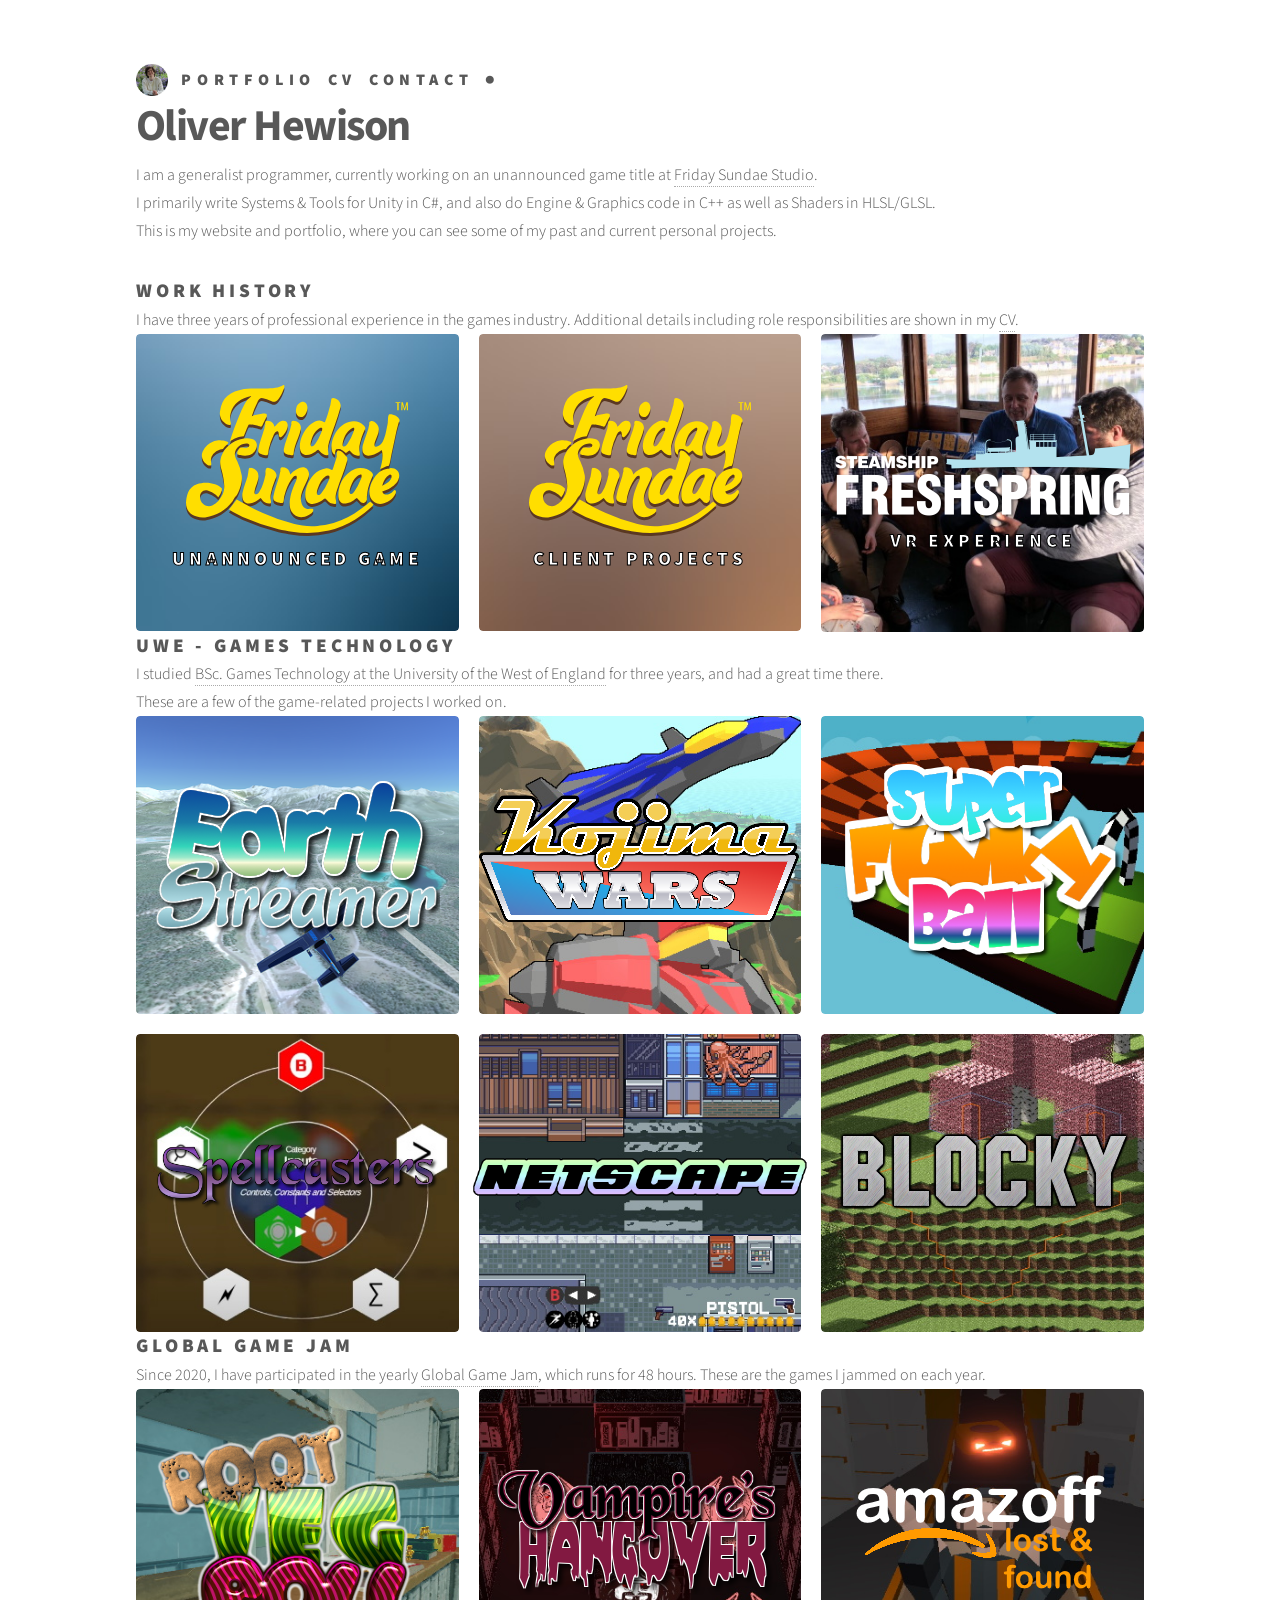
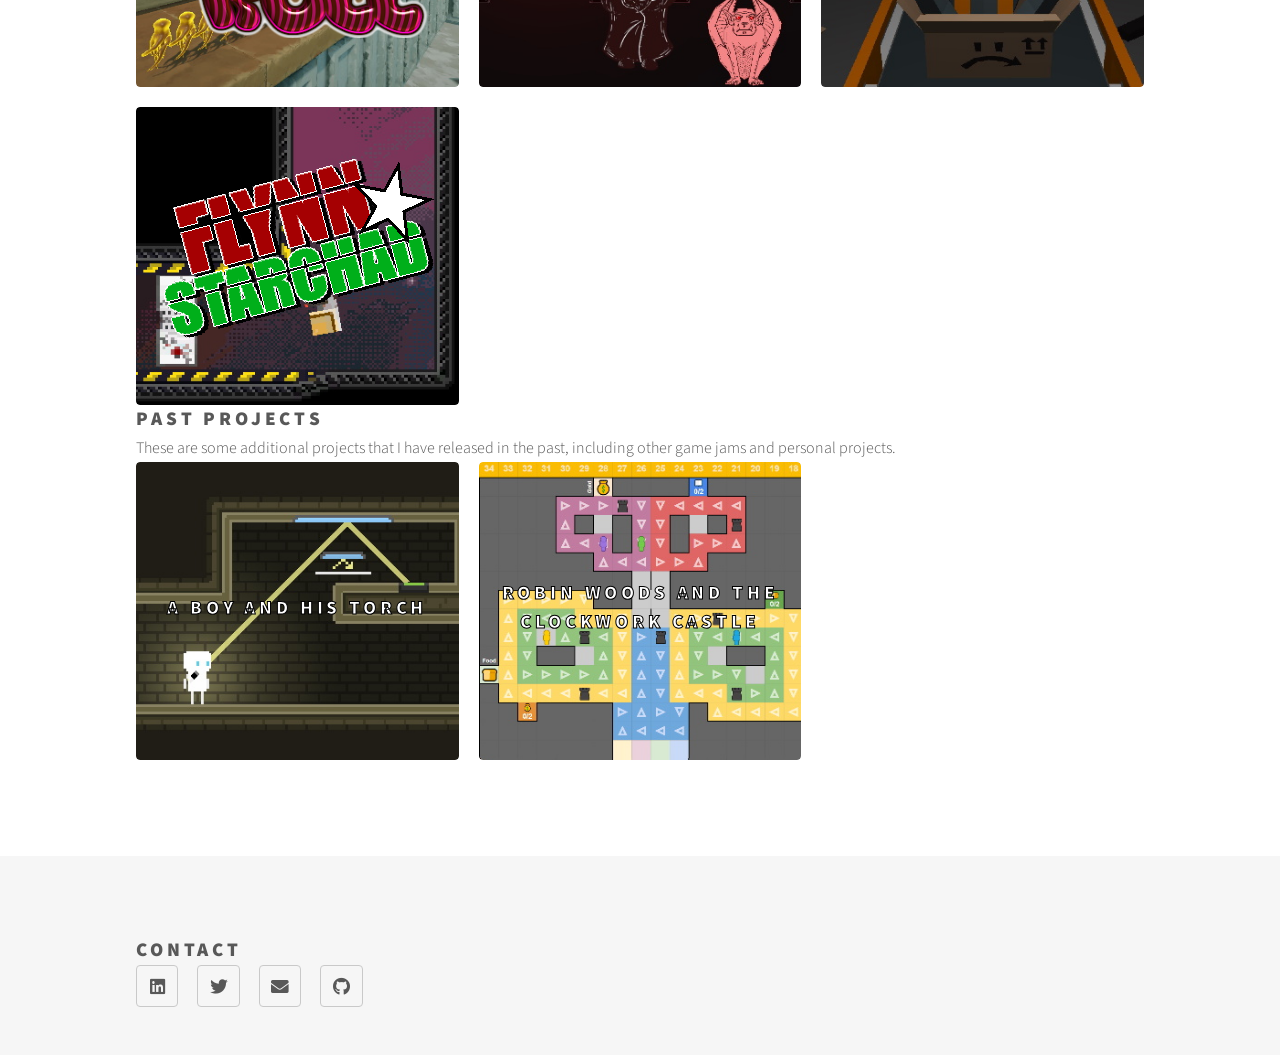
==== commit 94dcd5fc: "Small text content changes" ====
--- a/index.html
+++ b/index.html
@@ -44,13 +44,13 @@
       <a href="#"><h1>Oliver Hewison</h1></a>
       <p>
         I am a generalist programmer, currently working on an unannounced game title at <a href="https://www.fridaysundae.com/" target="_blank">Friday Sundae Studio</a>.<br>
-        I primarily write Systems & Tools for Unity, and also enjoy a hint of Engine & Graphics code on the side.<br>
+        I primarily write Systems & Tools for Unity in C#, and also do Engine & Graphics code in C++ as well as Shaders in HLSL/GLSL.<br>
         This is my website and portfolio, where you can see some of my past and current personal projects.
       </p>
      </header>
      
      <h2>Work History</h2>
-     I have three years of professional experience in the games industry. Additional details including responsibilities are shown in my <a href="OliverHewison-CV.pdf">CV</a>.
+     I have three years of professional experience in the games industry. Additional details including role responsibilities are shown in my <a href="OliverHewison-CV.pdf" target="_blank">CV</a>.
      <section class="tiles">
       <article>
         <span class="image"><img src="images/pic15.jpg"/></span>
@@ -81,7 +81,7 @@
       </article>
      </section>
      <h2>UWE - Games Technology</h2>
-     I studied <a href="https://courses.uwe.ac.uk/G611/games-technology">Games Technology at the University of the West of England</a> for three years, and had a great time there.<br>These are a few of the game-related projects I worked on.
+     I studied <a href="https://courses.uwe.ac.uk/G611/games-technology" target="_blank">BSc. Games Technology at the University of the West of England</a> for three years, and had a great time there.<br>These are a few of the game-related projects I worked on.
      <section class="tiles">
     
       <article>
@@ -224,7 +224,7 @@
        <a href="https://github.com/olihewi/blocky-unity" target="_blank">
         <h2><img src="images/portfolio/blocky_logo.png" alt="Blocky"/></h2>
         <div class="content">
-         <p>A highly data-driven voxel terrain generation framework for Unity and Godot.<br><b>Click to view the project on GitHub.</b></p>
+         <p>An entirely data-driven voxel terrain generation framework for Unity and Godot.<br><b>Click to view the project on GitHub.</b></p>
         </div>
        </a>
       </article>
@@ -256,7 +256,7 @@
      </section>
 
      <h2>Global Game Jam</h2>
-     Since 2020, I have participated in the yearly <a href="https://globalgamejam.org/">Global Game Jam</a>, which runs for 48 hours. These are the games I jammed on each year.
+     Since 2020, I have participated in the yearly <a href="https://globalgamejam.org/" target="_blank">Global Game Jam</a>, which runs for 48 hours. These are the games I jammed on each year.
      <section class="tiles">
       <article>
         <span class="image"><img src="images/portfolio/rootvegroll.jpg"/></span>
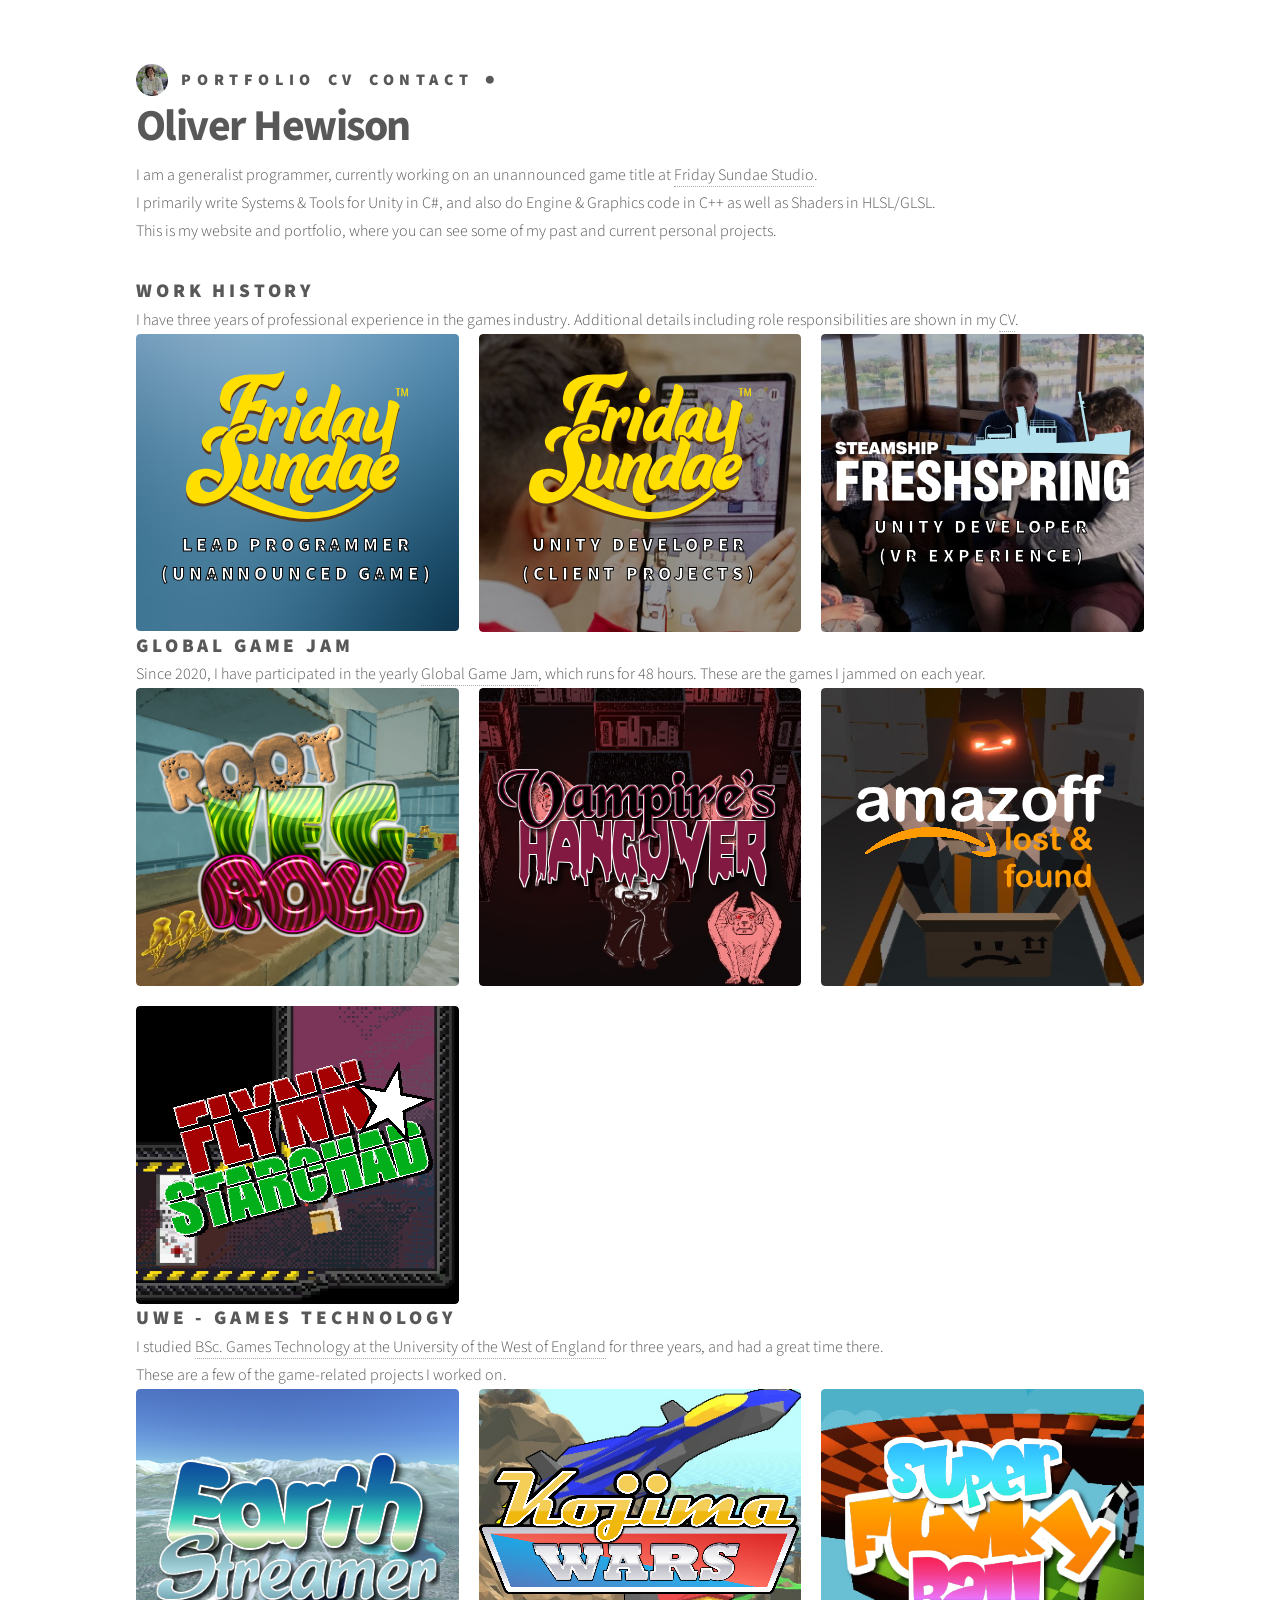
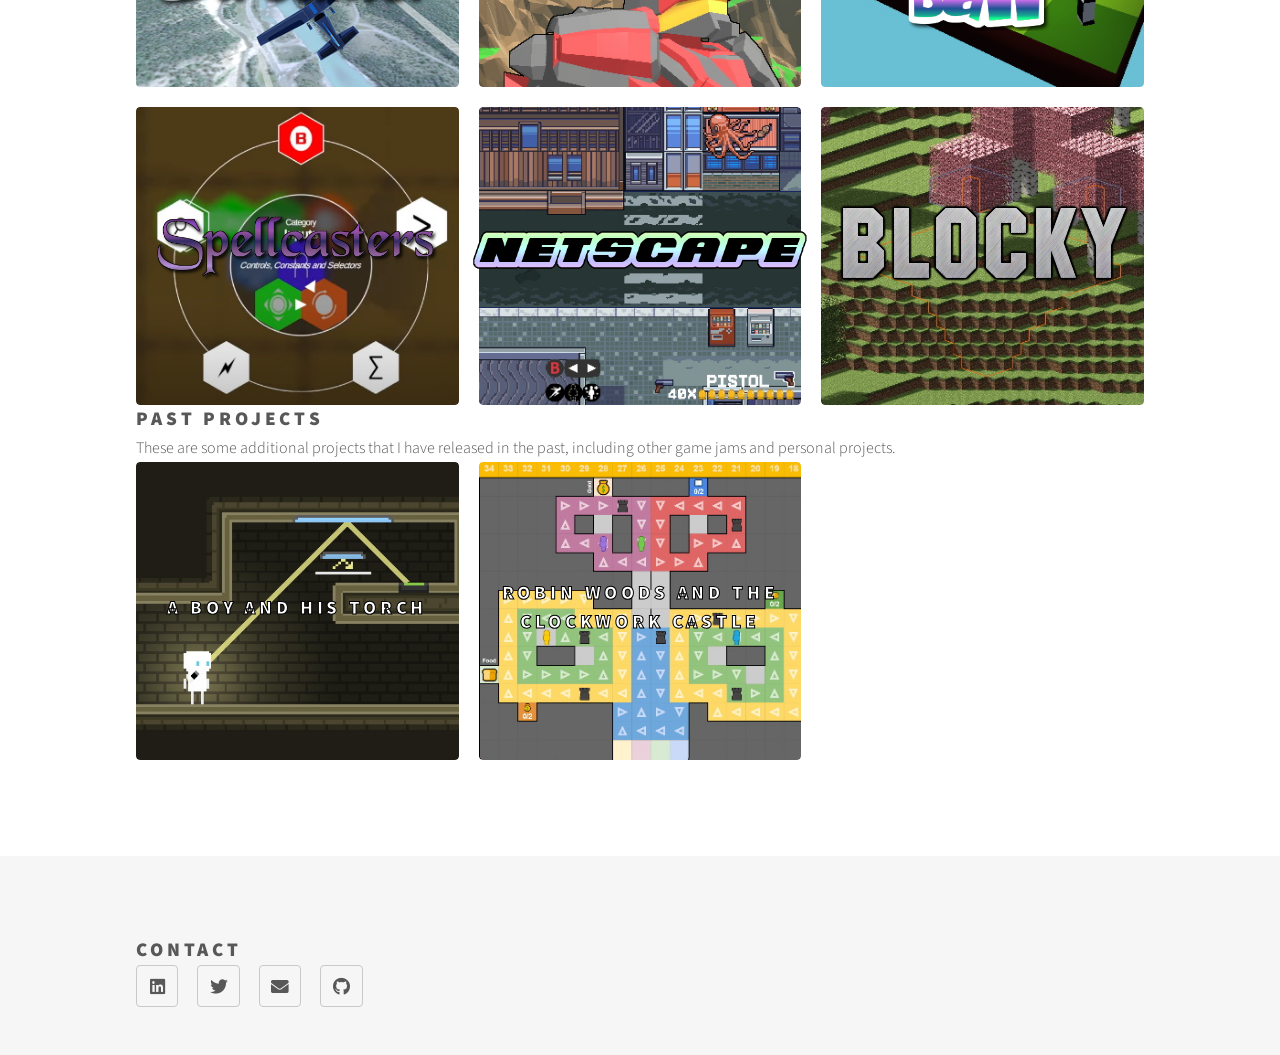
==== commit 8a597fcd: "Updated imagery and labels for work history" ====
--- a/index.html
+++ b/index.html
@@ -22,7 +22,7 @@
    <a href="index.html" class="logo"><span class="title">Portfolio</span>
 	 </a>
      &nbsp&nbsp
-     <a href="OliverHewison-CV.pdf" class="logo" target="_blank">
+     <a href="Oliver_Hewison_CV_2023.pdf" class="logo" target="_blank">
       <span class="title">CV</span>
      </a>
      &nbsp&nbsp
@@ -50,36 +50,78 @@
      </header>
      
      <h2>Work History</h2>
-     I have three years of professional experience in the games industry. Additional details including role responsibilities are shown in my <a href="OliverHewison-CV.pdf" target="_blank">CV</a>.
+     I have three years of professional experience in the games industry. Additional details including role responsibilities are shown in my <a href="Oliver_Hewison_CV_2023.pdf" target="_blank">CV</a>.
      <section class="tiles">
       <article>
         <span class="image"><img src="images/pic15.jpg"/></span>
         <a href="https://www.fridaysundae.com/" target="_blank">
-        <h2><img src="images/portfolio/friday_sundae.png" alt="Friday Sundae"/><br>Unannounced Game</h2>
-        <div class="content">
-          <p>Generalist Unity Programmer on a first-person musical decoration game with narrative and cinematic elements.<br><b>Click to view Friday Sundae's website.</b></p>
-        </div>
-        </a>
-      </article>
-      <article>
-        <span class="image"><img src="images/pic14.jpg"/></span>
+        <h2><img src="images/portfolio/friday_sundae.png" alt="Friday Sundae"/><br>Lead Programmer<br>(Unannounced Game)</h2>
+        <div class="content">
+          <p>Lead Programmer on a first-person musical decoration game with narrative and cinematic elements.<br><b>Click to view Friday Sundae's website.</b></p>
+        </div>
+        </a>
+      </article>
+      <article>
+        <span class="image"><img src="images/portfolio/fss_clients.jpg"/></span>
         <a href="https://www.fridaysundae.com/" target="_blank">
-        <h2><img src="images/portfolio/friday_sundae.png" alt="Friday Sundae"/><br>Client Projects</h2>
-        <div class="content">
-          <p>Unity Developer on client projects and pitches.<br>Clients include Cartoon Network, the BBC and the British Museum.<br><b>Click to view Friday Sundae's website.</b></p>
+        <h2><img src="images/portfolio/friday_sundae.png" alt="Friday Sundae"/><br>Unity Developer<br>(Client Projects)</h2>
+        <div class="content">
+          <p>Development on client projects.<br>Clients include Cartoon Network, the BBC and the British Museum.<br><b>Click to view Friday Sundae's website.</b></p>
         </div>
         </a>
       </article>
       <article>
         <span class="image"><img src="images/portfolio/ss_freshspring.jpg"/></span>
         <a href="https://ssfreshspring.co.uk/a-cracking-start-to-the-season-with-the-easter-bank-holiday-opening/" target="_blank">
-        <h2><img src="images/portfolio/ss_freshspring.png" alt="Steamship Freshspring"/><br>VR Experience</h2>
-        <div class="content">
-          <p>A VR film experience developed for the SS Freshspring Trust and BMT Maritime.<br>Step back in time and learn about life at sea on the Freshspring.<br><b>Click to visit the SS Freshspring website.</b></p>
-        </div>
-        </a>
-      </article>
-     </section>
+        <h2><img src="images/portfolio/ss_freshspring.png" alt="Steamship Freshspring"/><br>Unity Developer<br>(VR Experience)</h2>
+        <div class="content">
+          <p>A VR film experience developed for the SS Freshspring Trust and BMT.<br>Step back in time and learn about life at sea on the Freshspring.<br><b>Click to visit the SS Freshspring website.</b></p>
+        </div>
+        </a>
+      </article>
+     </section>
+	 
+     <h2>Global Game Jam</h2>
+     Since 2020, I have participated in the yearly <a href="https://globalgamejam.org/" target="_blank">Global Game Jam</a>, which runs for 48 hours. These are the games I jammed on each year.
+     <section class="tiles">
+      <article>
+        <span class="image"><img src="images/portfolio/rootvegroll.jpg"/></span>
+        <a href="https://olihewi.itch.io/root-veg-roll" target="_blank">
+        <h2><img src="images/portfolio/rootvegroll_logo.png" alt="Root Veg Roll"/></h2>
+        <div class="content">
+          <p>Maniacally roll various root vegetables through a kitchen full of obstacles to escape through the window!<br><b>Click to play in your browser on itch.io!</b></p>
+        </div>
+        </a>
+      </article>
+      <article>
+        <span class="image"><img src="images/portfolio/vampireshangover.jpg"/></span>
+        <a href="https://olihewi.itch.io/vampires-hangover" target="_blank">
+        <h2><img src="images/portfolio/vampireshangover_logo.png" alt="Vampire's Hangover"/></h2>
+        <div class="content">
+          <p>A drunken vampire comes home to all of his hideous pets escaping their cages! Solve puzzles to put them back and get a good day's sleep.<br><b>Click to download on itch.io!</b></p>
+        </div>
+        </a>
+      </article>
+      <article>
+        <span class="image"><img src="images/portfolio/amazoff.jpg"/></span>
+        <a href="https://olihewi.itch.io/amazoff-lost-and-found" target="_blank">
+        <h2><img src="images/portfolio/amazoff_logo.png" alt="Amazoff Lost & Found"/></h2>
+        <div class="content">
+          <p>Welcome to the Amazoff Customer Fulfilment Centre! There's been a shift of management, bodies moving in and out, but that's above your paygrade anyway.<br><b>Click to download on itch.io!</b></p>
+        </div>
+        </a>
+      </article>
+      <article>
+        <span class="image"><img src="images/portfolio/flynnstarchad.jpg"/></span>
+        <a href="https://olihewi.itch.io/flynn-starchad" target="_blank">
+        <h2><img src="images/portfolio/flynnstarchad_logo.png" alt="Flynn Starchad"/></h2>
+        <div class="content">
+          <p>Blast yourself around broken-down spaceships using the recoil of Flynn's Grepair Gun, alternating shots of destruction and repair pellets to fix ships.<br><b>Click to download on itch.io!</b></p>
+        </div>
+        </a>
+      </article>
+     </section>
+	 
      <h2>UWE - Games Technology</h2>
      I studied <a href="https://courses.uwe.ac.uk/G611/games-technology" target="_blank">BSc. Games Technology at the University of the West of England</a> for three years, and had a great time there.<br>These are a few of the game-related projects I worked on.
      <section class="tiles">
@@ -254,47 +296,6 @@
       </article> -->
    	
      </section>
-
-     <h2>Global Game Jam</h2>
-     Since 2020, I have participated in the yearly <a href="https://globalgamejam.org/" target="_blank">Global Game Jam</a>, which runs for 48 hours. These are the games I jammed on each year.
-     <section class="tiles">
-      <article>
-        <span class="image"><img src="images/portfolio/rootvegroll.jpg"/></span>
-        <a href="https://olihewi.itch.io/root-veg-roll" target="_blank">
-        <h2><img src="images/portfolio/rootvegroll_logo.png" alt="Root Veg Roll"/></h2>
-        <div class="content">
-          <p>Maniacally roll various root vegetables through a kitchen full of obstacles to escape through the window!<br><b>Click to play in your browser on itch.io!</b></p>
-        </div>
-        </a>
-      </article>
-      <article>
-        <span class="image"><img src="images/portfolio/vampireshangover.jpg"/></span>
-        <a href="https://olihewi.itch.io/vampires-hangover" target="_blank">
-        <h2><img src="images/portfolio/vampireshangover_logo.png" alt="Vampire's Hangover"/></h2>
-        <div class="content">
-          <p>A drunken vampire comes home to all of his hideous pets escaping their cages! Solve puzzles to put them back and get a good day's sleep.<br><b>Click to download on itch.io!</b></p>
-        </div>
-        </a>
-      </article>
-      <article>
-        <span class="image"><img src="images/portfolio/amazoff.jpg"/></span>
-        <a href="https://olihewi.itch.io/amazoff-lost-and-found" target="_blank">
-        <h2><img src="images/portfolio/amazoff_logo.png" alt="Amazoff Lost & Found"/></h2>
-        <div class="content">
-          <p>Welcome to the Amazoff Customer Fulfilment Centre! There's been a shift of management, bodies moving in and out, but that's above your paygrade anyway.<br><b>Click to download on itch.io!</b></p>
-        </div>
-        </a>
-      </article>
-      <article>
-        <span class="image"><img src="images/portfolio/flynnstarchad.jpg"/></span>
-        <a href="https://olihewi.itch.io/flynn-starchad" target="_blank">
-        <h2><img src="images/portfolio/flynnstarchad_logo.png" alt="Flynn Starchad"/></h2>
-        <div class="content">
-          <p>Blast yourself around broken-down spaceships using the recoil of Flynn's Grepair Gun, alternating shots of destruction and repair pellets to fix ships.<br><b>Click to download on itch.io!</b></p>
-        </div>
-        </a>
-      </article>
-     </section>
      
      <h2>Past Projects</h2>
      These are some additional projects that I have released in the past, including other game jams and personal projects.
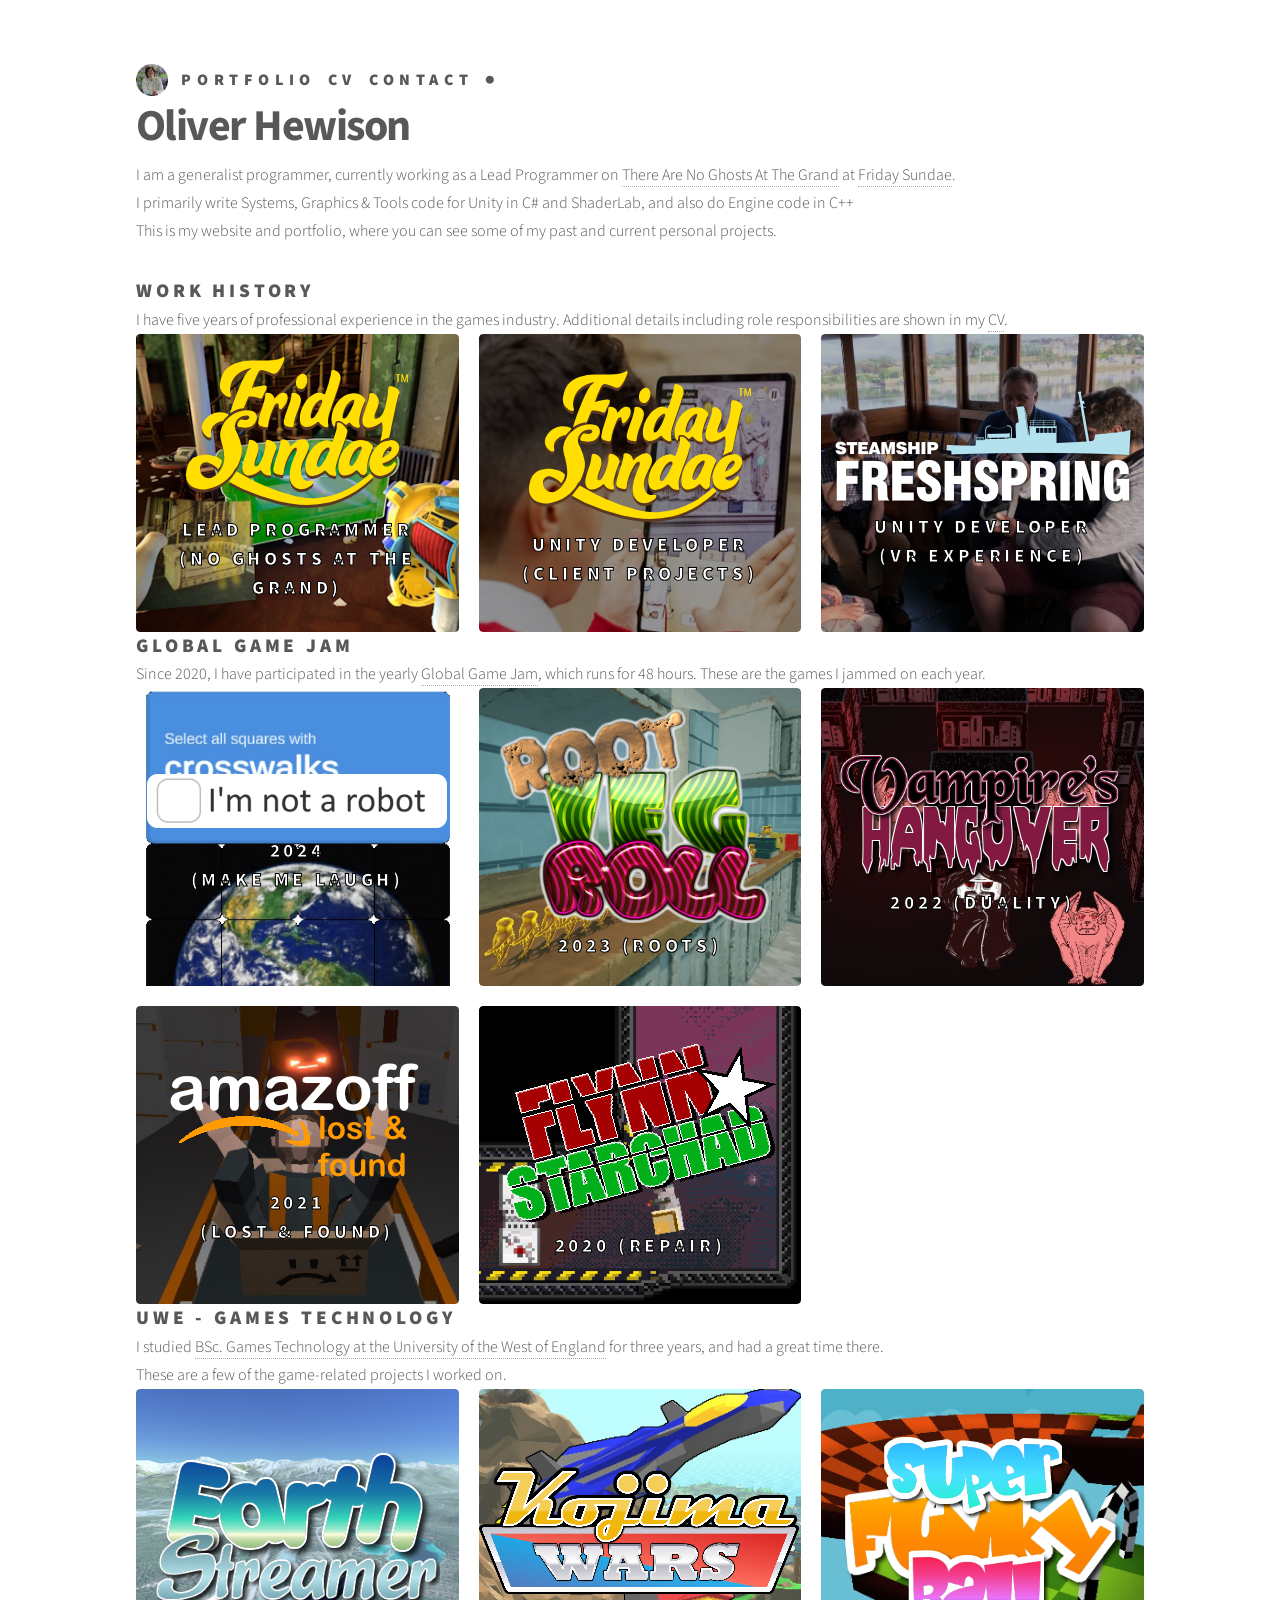
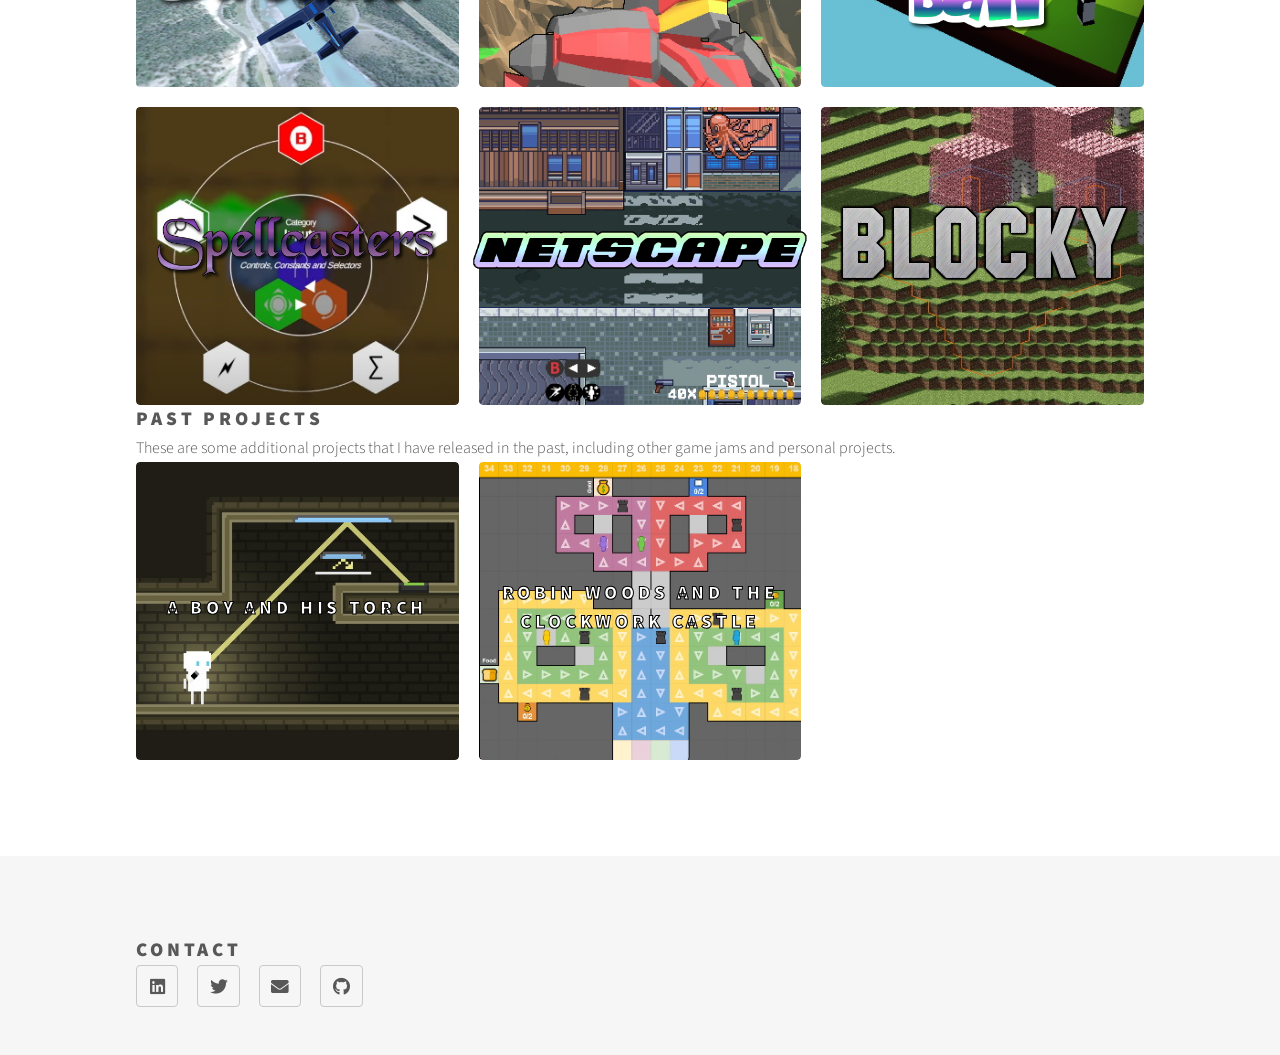
==== commit 7082da56: "Added Grand and I'm Not A Robot to portfolio" ====
--- a/index.html
+++ b/index.html
@@ -43,21 +43,21 @@
      <header>
       <a href="#"><h1>Oliver Hewison</h1></a>
       <p>
-        I am a generalist programmer, currently working on an unannounced game title at <a href="https://www.fridaysundae.com/" target="_blank">Friday Sundae Studio</a>.<br>
-        I primarily write Systems & Tools for Unity in C#, and also do Engine & Graphics code in C++ as well as Shaders in HLSL/GLSL.<br>
+        I am a generalist programmer, currently working as a Lead Programmer on <a href="https://store.steampowered.com/app/3725190/There_Are_No_Ghosts_at_the_Grand/">There Are No Ghosts At The Grand</a> at <a href="https://www.fridaysundae.com/" target="_blank">Friday Sundae</a>.<br>
+        I primarily write Systems, Graphics & Tools code for Unity in C# and ShaderLab, and also do Engine code in C++<br>
         This is my website and portfolio, where you can see some of my past and current personal projects.
       </p>
      </header>
      
      <h2>Work History</h2>
-     I have three years of professional experience in the games industry. Additional details including role responsibilities are shown in my <a href="Oliver_Hewison_CV_2023.pdf" target="_blank">CV</a>.
+     I have five years of professional experience in the games industry. Additional details including role responsibilities are shown in my <a href="Oliver_Hewison_CV_2023.pdf" target="_blank">CV</a>.
      <section class="tiles">
       <article>
-        <span class="image"><img src="images/pic15.jpg"/></span>
-        <a href="https://www.fridaysundae.com/" target="_blank">
-        <h2><img src="images/portfolio/friday_sundae.png" alt="Friday Sundae"/><br>Lead Programmer<br>(Unannounced Game)</h2>
-        <div class="content">
-          <p>Lead Programmer on a first-person musical decoration game with narrative and cinematic elements.<br><b>Click to view Friday Sundae's website.</b></p>
+        <span class="image"><img src="images/portfolio/noghosts.jpg"/></span>
+        <a href="https://www.youtube.com/watch?v=s6sQCJUDqzM" target="_blank">
+        <h2><img src="images/portfolio/friday_sundae.png" alt="Friday Sundae"/><br>Lead Programmer<br>(No Ghosts At The Grand)</h2>
+        <div class="content">
+          <p>First-person musical decoration / narrative game.<br><b>Click to watch the trailer on YouTube.</b></p>
         </div>
         </a>
       </article>
@@ -85,18 +85,27 @@
      Since 2020, I have participated in the yearly <a href="https://globalgamejam.org/" target="_blank">Global Game Jam</a>, which runs for 48 hours. These are the games I jammed on each year.
      <section class="tiles">
       <article>
+        <span class="image"><img src="images/portfolio/captcha.jpg"/></span>
+        <a href="#">
+        <h2><img src="images/portfolio/captcha_logo.png" alt="I'm Not A Robot"/><br>2024<br>(Make Me Laugh)</h2>
+        <div class="content">
+          <p>Solve increasingly difficult captchas to prove you're not a robot!<br>Robots can't play Free Bird on Guitar Hero, can they?<br><b>Sorry, only playable in person!</b></p>
+        </div>
+        </a>
+      </article>
+      <article>
         <span class="image"><img src="images/portfolio/rootvegroll.jpg"/></span>
         <a href="https://olihewi.itch.io/root-veg-roll" target="_blank">
-        <h2><img src="images/portfolio/rootvegroll_logo.png" alt="Root Veg Roll"/></h2>
-        <div class="content">
-          <p>Maniacally roll various root vegetables through a kitchen full of obstacles to escape through the window!<br><b>Click to play in your browser on itch.io!</b></p>
+        <h2><img src="images/portfolio/rootvegroll_logo.png" alt="Root Veg Roll"/><br>2023 (Roots)</h2>
+        <div class="content">
+          <p>Manically roll various root vegetables through a kitchen full of obstacles to escape through the window!<br><b>Click to play in your browser!</b></p>
         </div>
         </a>
       </article>
       <article>
         <span class="image"><img src="images/portfolio/vampireshangover.jpg"/></span>
         <a href="https://olihewi.itch.io/vampires-hangover" target="_blank">
-        <h2><img src="images/portfolio/vampireshangover_logo.png" alt="Vampire's Hangover"/></h2>
+        <h2><img src="images/portfolio/vampireshangover_logo.png" alt="Vampire's Hangover"/><br>2022 (Duality)</h2>
         <div class="content">
           <p>A drunken vampire comes home to all of his hideous pets escaping their cages! Solve puzzles to put them back and get a good day's sleep.<br><b>Click to download on itch.io!</b></p>
         </div>
@@ -105,7 +114,7 @@
       <article>
         <span class="image"><img src="images/portfolio/amazoff.jpg"/></span>
         <a href="https://olihewi.itch.io/amazoff-lost-and-found" target="_blank">
-        <h2><img src="images/portfolio/amazoff_logo.png" alt="Amazoff Lost & Found"/></h2>
+        <h2><img src="images/portfolio/amazoff_logo.png" alt="Amazoff Lost & Found"/><br>2021<br>(Lost & Found)</h2>
         <div class="content">
           <p>Welcome to the Amazoff Customer Fulfilment Centre! There's been a shift of management, bodies moving in and out, but that's above your paygrade anyway.<br><b>Click to download on itch.io!</b></p>
         </div>
@@ -114,7 +123,7 @@
       <article>
         <span class="image"><img src="images/portfolio/flynnstarchad.jpg"/></span>
         <a href="https://olihewi.itch.io/flynn-starchad" target="_blank">
-        <h2><img src="images/portfolio/flynnstarchad_logo.png" alt="Flynn Starchad"/></h2>
+        <h2><img src="images/portfolio/flynnstarchad_logo.png" alt="Flynn Starchad"/><br>2020 (Repair)</h2>
         <div class="content">
           <p>Blast yourself around broken-down spaceships using the recoil of Flynn's Grepair Gun, alternating shots of destruction and repair pellets to fix ships.<br><b>Click to download on itch.io!</b></p>
         </div>
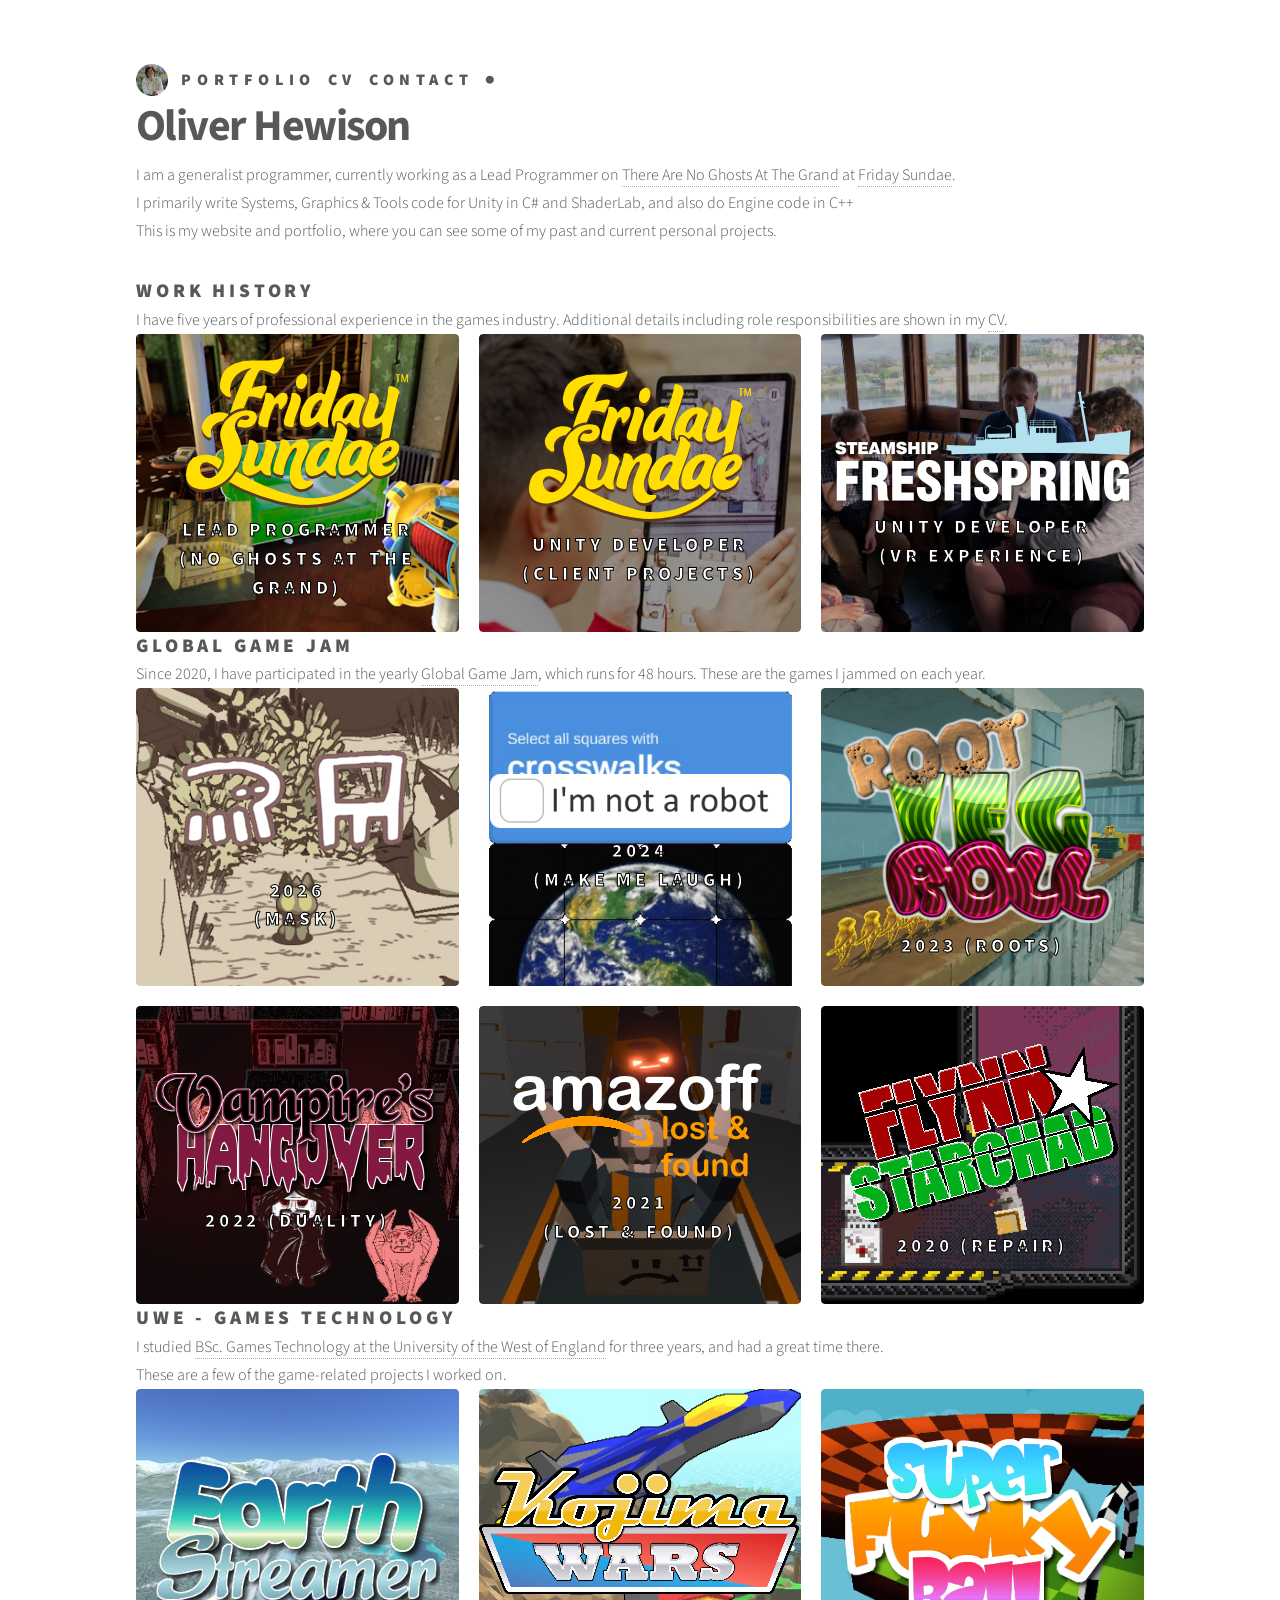
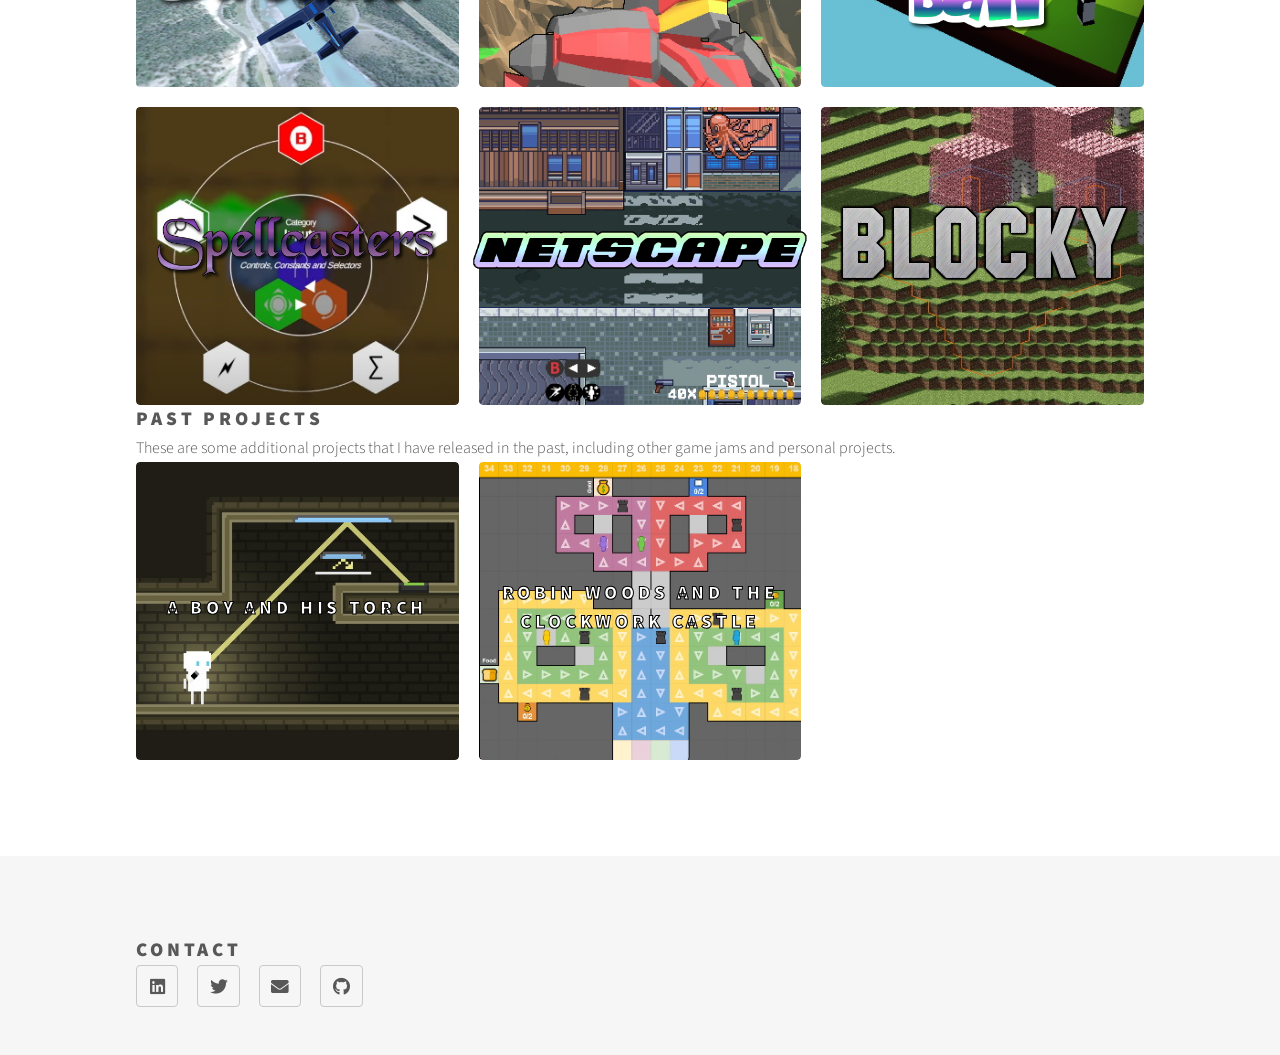
==== commit d7b7a49b: "Added Toki Len to GGJ section" ====
--- a/index.html
+++ b/index.html
@@ -84,6 +84,15 @@
      <h2>Global Game Jam</h2>
      Since 2020, I have participated in the yearly <a href="https://globalgamejam.org/" target="_blank">Global Game Jam</a>, which runs for 48 hours. These are the games I jammed on each year.
      <section class="tiles">
+     <article>
+        <span class="image"><img src="images/portfolio/toki.jpg"/></span>
+        <a href="https://olihewi.itch.io/toki-len">
+        <h2><img src="images/portfolio/toki_logo.png" alt="Toki Len"/><br>2026<br>(Mask)</h2>
+        <div class="content">
+          <p>A two-player split-screen hide & seek game where the hider is masked in shadows!<br>All in-game text is in Toki Pona.<br><b>Click to play in your browser!</b></p>
+        </div>
+        </a>
+      </article>
       <article>
         <span class="image"><img src="images/portfolio/captcha.jpg"/></span>
         <a href="#">
